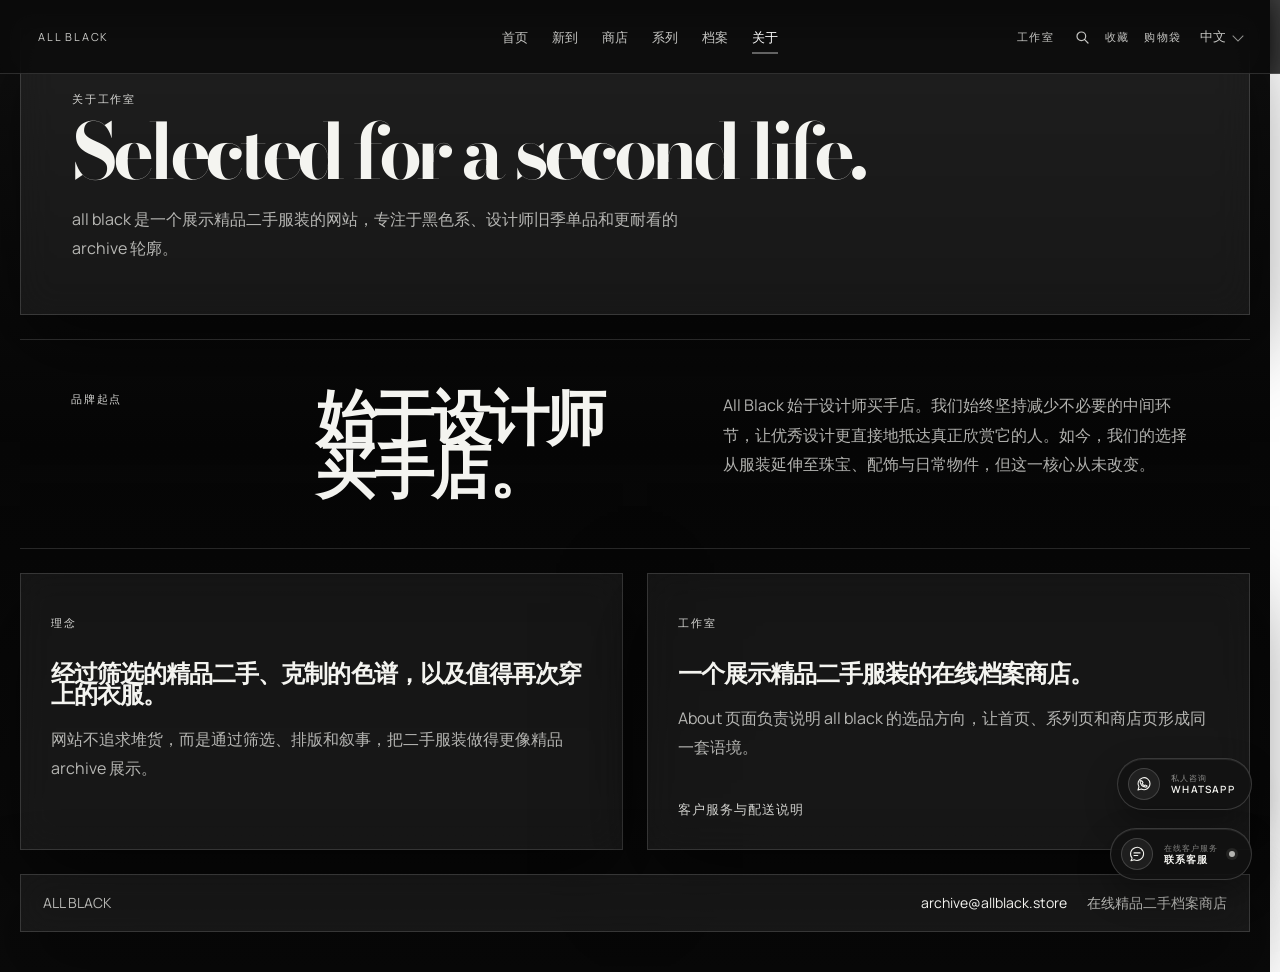
==== about.html @ 2b4e4ae4 "Add product arrivals carousel and customer support" ====
<!DOCTYPE html>
<html lang="zh-CN">
<head>
  <meta charset="UTF-8">
  <meta name="viewport" content="width=device-width, initial-scale=1.0">
  <title>all black - About</title>
  <link rel="preconnect" href="https://fonts.googleapis.com">
  <link rel="preconnect" href="https://fonts.gstatic.com" crossorigin>
  <link href="https://fonts.googleapis.com/css2?family=Bodoni+Moda:opsz,wght@6..96,500;6..96,700;6..96,800&family=Manrope:wght@300;400;500;600;700;800&display=swap" rel="stylesheet">
  <link rel="stylesheet" href="styles.css?v=20260904-arrivals-v23">
</head>
<body data-page="about">
  <div class="page-shell">
    <header class="subpage-topbar" data-mobile-header>
      <a class="brand-mark" href="index.html" aria-label="ALL BLACK home">ALL BLACK</a>
      <div class="mobile-header-actions">
        <button class="header-tool-button search-trigger mobile-search-trigger" type="button" data-search-trigger aria-label="Search">
          <svg viewBox="0 0 24 24" aria-hidden="true">
            <circle cx="11" cy="11" r="6.5"></circle>
            <path d="M16 16L21 21"></path>
          </svg>
        </button>
        <button class="mobile-menu-button" type="button" data-mobile-menu-button aria-expanded="false" aria-label="Open menu">
          <span></span>
          <span></span>
          <span></span>
        </button>
      </div>
      <div class="header-menu-shell" data-mobile-menu-panel>
      <nav class="nav" aria-label="Primary">
        <div class="nav-item">
          <a class="nav-link" href="index.html">Home</a>
        </div>
        <div class="nav-item">
          <a class="nav-link" href="shop.html#new-in">New In</a>
        </div>
        <div class="nav-item nav-dropdown">
          <a class="nav-link" href="shop.html">Shop</a>
          <div class="nav-menu" role="menu" aria-label="Shop categories">
            <a class="nav-link" href="shop.html?category=outerwear" role="menuitem">Outerwear</a>
            <a class="nav-link" href="shop.html?category=set" role="menuitem">Set</a>
            <a class="nav-link" href="shop.html?category=layering" role="menuitem">Layering</a>
            <a class="nav-link" href="shop.html?category=eyewear" role="menuitem">Eyewear</a>
            <a class="nav-link" href="shop.html?category=tshirt" role="menuitem">T-Shirt</a>
            <a class="nav-link" href="shop.html?category=shoes" role="menuitem">Shoes</a>
            <a class="nav-link" href="shop.html?category=jewelry" role="menuitem" data-category-nav="jewelry">Jewelry</a>
            <a class="nav-link" href="shop.html?delivery=ready" role="menuitem">Ready to ship</a>
          </div>
        </div>
        <div class="nav-item">
          <a class="nav-link" href="collection.html">Collection</a>
        </div>
        <div class="nav-item">
          <a class="nav-link" href="archive.html">Archive</a>
        </div>
        <div class="nav-item">
          <a class="nav-link is-active" href="about.html">About</a>
        </div>
      </nav>
      <div class="header-side-right">
        <div class="meta">Studio</div>
        <div class="header-tools" aria-label="Utility">
          <button class="header-tool-button search-trigger" type="button" data-search-trigger aria-label="Search">
            <svg viewBox="0 0 24 24" aria-hidden="true">
              <circle cx="11" cy="11" r="6.5"></circle>
              <path d="M16 16L21 21"></path>
            </svg>
          </button>
          <a href="shop.html#saved">Saved</a>
          <a href="shop.html#bag">Bag</a>
        </div>
        <div class="language-picker nav-dropdown" data-language-picker>
          <button class="nav-link language-trigger" type="button" aria-haspopup="true" aria-expanded="false" aria-label="Change language" data-language-trigger>
            <span data-language-current>中文</span>
          </button>
          <div class="nav-menu language-menu" role="menu" aria-label="Language selector">
            <button class="language-option" type="button" data-language-option data-lang="en" data-lang-tag="en" data-lang-label="English" role="menuitemradio" aria-checked="false">English</button>
            <button class="language-option" type="button" data-language-option data-lang="zh" data-lang-tag="zh-CN" data-lang-label="中文" role="menuitemradio" aria-checked="false">中文</button>
            <button class="language-option" type="button" data-language-option data-lang="de" data-lang-tag="de" data-lang-label="Deutsch" role="menuitemradio" aria-checked="false">Deutsch</button>
            <button class="language-option" type="button" data-language-option data-lang="it" data-lang-tag="it" data-lang-label="Italiano" role="menuitemradio" aria-checked="false">Italiano</button>
            <button class="language-option" type="button" data-language-option data-lang="fr" data-lang-tag="fr" data-lang-label="Français" role="menuitemradio" aria-checked="false">Français</button>
            <button class="language-option" type="button" data-language-option data-lang="ja" data-lang-tag="ja" data-lang-label="日本語" role="menuitemradio" aria-checked="false">日本語</button>
            <button class="language-option" type="button" data-language-option data-lang="es" data-lang-tag="es" data-lang-label="Español" role="menuitemradio" aria-checked="false">Español</button>
            <button class="language-option" type="button" data-language-option data-lang="ru" data-lang-tag="ru" data-lang-label="Русский" role="menuitemradio" aria-checked="false">Русский</button>
            <button class="language-option" type="button" data-language-option data-lang="ko" data-lang-tag="ko" data-lang-label="한국어" role="menuitemradio" aria-checked="false">한국어</button>
          </div>
        </div>
      </div>
      </div>
    </header>

    <main class="subpage-main">
      <section class="page-hero" data-reveal>
        <p class="section-kicker">About the studio</p>
        <h1 class="editorial-title">Selected for a second life.</h1>
        <p>
          all black 是一个展示精品二手服装的网站，专注于黑色系、设计师旧季单品和更耐看的 archive 轮廓。
          我们希望它既有精品策展网站的安静气质，也能自然承担浏览与购买入口。
        </p>
      </section>

      <section class="about-origin" data-reveal>
        <p class="section-kicker" data-about-origin-kicker>品牌起点</p>
        <h2 class="editorial-title" data-about-origin-title>始于设计师买手店。</h2>
        <p data-about-origin-copy>All Black 始于设计师买手店。我们始终坚持减少不必要的中间环节，让优秀设计更直接地抵达真正欣赏它的人。如今，我们的选择从服装延伸至珠宝、配饰与日常物件，但这一核心从未改变。</p>
      </section>

      <section class="info-grid" data-reveal>
        <article class="feature-card">
          <p class="section-kicker">Philosophy</p>
          <h2 class="editorial-title">Curated secondhand, reduced palette, and pieces worth wearing again.</h2>
          <p class="section-copy">网站不追求堆货，而是通过筛选、排版和叙事，把二手服装做得更像精品 archive 展示。</p>
        </article>
        <article class="feature-card">
          <p class="section-kicker">Studio</p>
          <h2 class="editorial-title">Online archive store for luxury secondhand clothing.</h2>
          <p class="section-copy">About 页面负责说明 all black 的选品方向，让首页、系列页和商店页形成同一套语境。</p>
          <a class="inline-link service-entry-link" href="service.html" data-about-service-link>客户服务与配送说明</a>
        </article>
      </section>
    </main>

    <footer class="footer" id="contact">
      <p>ALL BLACK</p>
      <div>
        <a href="mailto:archive@allblack.store">archive@allblack.store</a>
        <span>Online curated secondhand archive</span>
      </div>
    </footer>
    <div class="search-overlay" data-search-overlay hidden>
      <button class="search-overlay-backdrop" type="button" data-search-close aria-hidden="true" tabindex="-1"></button>
      <div class="search-panel" role="dialog" aria-modal="true" aria-labelledby="search-title">
        <div class="search-panel-head">
          <p class="section-kicker" id="search-title" data-search-title>Search archive</p>
          <button class="search-close" type="button" data-search-close aria-label="Close search">Close</button>
        </div>
        <label class="search-input-wrap">
          <svg viewBox="0 0 24 24" aria-hidden="true">
            <circle cx="11" cy="11" r="6.5"></circle>
            <path d="M16 16L21 21"></path>
          </svg>
          <input class="search-input" type="search" data-search-input autocomplete="off" placeholder="Search by item or category">
        </label>
        <div class="search-tags" data-search-shortcuts></div>
        <div class="search-results" data-search-results></div>
      </div>
    </div>
  </div>
  <script src="products.js?v=20260904-jewelry-v15"></script>
  <script src="translations.js?v=20260904-jewelry-v14"></script>
  <script src="main.js?v=20260904-arrivals-v23"></script>
  <script src="support-chat.js?v=20260904-support-v18"></script>
</body>
</html>
---- styles.css ----
:root {
  --bg: #080808;
  --panel: rgba(255, 255, 255, 0.06);
  --panel-strong: rgba(255, 255, 255, 0.12);
  --line: rgba(255, 255, 255, 0.14);
  --text: #f4f4f0;
  --muted: rgba(244, 244, 240, 0.72);
  --soft: rgba(244, 244, 240, 0.46);
  --accent: #f4f4f0;
  --accent-soft: rgba(255, 255, 255, 0.12);
  --shadow: 0 30px 80px rgba(0, 0, 0, 0.55);
  --header-height: 74px;
  --header-padding-x: clamp(22px, 3vw, 42px);
  --display-serif: "Bodoni Moda", "Bodoni MT", "Didot", serif;
  --editorial-display: "Bodoni Moda", "Bodoni MT", "Didot", serif;
}

* {
  box-sizing: border-box;
}

html {
  scroll-behavior: smooth;
  scrollbar-gutter: stable;
  scrollbar-width: thin;
  scrollbar-color: rgba(255, 255, 255, 0.28) rgba(255, 255, 255, 0.04);
}

body {
  margin: 0;
  min-height: 100vh;
  background:
    linear-gradient(180deg, #111 0%, #060606 46%, #0b0b0b 100%);
  color: var(--text);
  font-family: "Manrope", sans-serif;
  overflow-x: hidden;
}

html::-webkit-scrollbar {
  width: 8px;
}

html::-webkit-scrollbar-track {
  background: rgba(255, 255, 255, 0.04);
}

html::-webkit-scrollbar-thumb {
  background:
    linear-gradient(180deg, rgba(255, 255, 255, 0.22), rgba(255, 255, 255, 0.14));
  border: 1px solid rgba(255, 255, 255, 0.06);
  border-radius: 999px;
}

html::-webkit-scrollbar-thumb:hover {
  background:
    linear-gradient(180deg, rgba(255, 255, 255, 0.34), rgba(255, 255, 255, 0.2));
}

body::before {
  content: "";
  position: fixed;
  inset: 0;
  pointer-events: none;
  background-image:
    linear-gradient(rgba(255, 255, 255, 0.025) 1px, transparent 1px),
    linear-gradient(90deg, rgba(255, 255, 255, 0.02) 1px, transparent 1px);
  background-size: 100% 5px, 5px 100%;
  opacity: 0.18;
  mix-blend-mode: soft-light;
}

body::after {
  content: "";
  position: fixed;
  inset: 0;
  pointer-events: none;
  background: #050505;
  opacity: 0;
  transition: opacity 320ms ease;
  z-index: 120;
}

body.is-transitioning-home {
  overflow: hidden;
}

body.is-search-open {
  overflow: hidden;
}

body.is-mobile-menu-open {
  overflow: hidden;
}

body.is-quick-view-open {
  overflow: hidden;
}

body.is-gallery-zoom-open {
  overflow: hidden;
}

body.is-transitioning-home::after {
  opacity: 1;
}

body.is-mobile-menu-open::after {
  opacity: 0.58;
}

.page-shell {
  width: 100%;
  margin: 0 auto;
  padding: 0 0 40px;
}

.header-menu-shell {
  display: contents;
}

.mobile-header-actions {
  display: none;
}

.topbar,
.subpage-topbar,
.footer {
  display: flex;
  align-items: center;
  justify-content: space-between;
  gap: 24px;
}

.topbar,
.subpage-topbar {
  position: fixed;
  top: 0;
  left: 0;
  right: 0;
  min-height: var(--header-height);
  padding-left: var(--header-padding-x);
  padding-right: var(--header-padding-x);
  box-sizing: border-box;
  border-bottom: 1px solid transparent;
  z-index: 40;
  background: rgba(10, 10, 10, 0.78);
  backdrop-filter: blur(14px);
}

.brand-mark,
.meta,
.section-kicker,
.panel-index,
.ticker-track span {
  letter-spacing: 0.16em;
  text-transform: uppercase;
}

.brand-mark,
.meta {
  font-size: 11px;
  color: rgba(244, 244, 240, 0.82);
  width: 168px;
  flex: 0 0 168px;
}

a.brand-mark {
  text-decoration: none;
  transition: color 180ms ease;
}

a.brand-mark:hover {
  color: rgba(244, 244, 240, 1);
}

a.brand-mark:focus-visible {
  border-radius: 1px;
  outline: 1px solid rgba(244, 244, 240, 0.64);
  outline-offset: 6px;
}

.nav {
  display: flex;
  align-items: center;
  gap: 24px;
  position: absolute;
  top: 50%;
  left: 50%;
  transform: translate(-50%, -50%);
  white-space: nowrap;
}

.nav-item {
  position: relative;
  display: flex;
  align-items: center;
  height: 100%;
}

.nav-item > a {
  display: inline-flex;
  align-items: center;
  height: 100%;
}

.nav-link,
.footer a,
.header-tools a,
.header-tool-button {
  color: var(--text);
  text-decoration: none;
}

.nav-link,
.header-tools a,
.header-tool-button {
  position: relative;
  display: inline-flex;
  align-items: center;
  justify-content: center;
  font-size: 13px;
  color: rgba(244, 244, 240, 0.8);
  transition: color 180ms ease, opacity 180ms ease;
}

.nav-link::after,
.header-tools a::after,
.header-tool-button::after {
  content: "";
  position: absolute;
  left: 0;
  bottom: -7px;
  width: 100%;
  height: 1px;
  background: rgba(255, 255, 255, 0.7);
  transform: scaleX(0);
  transform-origin: center;
  transition: transform 180ms ease;
}

.nav-link:hover,
.footer a:hover,
.header-tools a:hover,
.header-tool-button:hover {
  color: #fff;
}

.nav-link:hover::after,
.nav-link.is-active::after,
.header-tools a:hover::after,
.header-tool-button:hover::after,
.header-tool-button.is-active::after {
  transform: scaleX(1);
}

.nav-link.is-active {
  color: #fff;
}

.meta {
  text-align: right;
}

.header-side-right {
  display: flex;
  align-items: center;
  justify-content: flex-end;
  gap: 18px;
  min-width: 420px;
  flex: 0 0 420px;
}

.header-tools {
  display: flex;
  align-items: center;
  gap: 14px;
}

.header-tools a {
  font-size: 11px;
  letter-spacing: 0.14em;
  text-transform: uppercase;
}

.header-tool-button {
  padding: 0;
  border: 0;
  background: transparent;
  cursor: pointer;
}

.search-trigger {
  width: 18px;
  height: 18px;
}

.mobile-menu-button {
  display: inline-flex;
  position: relative;
  align-items: center;
  justify-content: center;
  width: 28px;
  height: 28px;
  padding: 0;
  border: 0;
  background: transparent;
  color: rgba(244, 244, 240, 0.84);
  cursor: pointer;
}

.mobile-menu-button span {
  position: absolute;
  left: 3px;
  right: 3px;
  display: block;
  height: 1.5px;
  border-radius: 999px;
  background: currentColor;
  transition: transform 180ms ease, opacity 180ms ease;
}

.mobile-menu-button span:nth-child(1) {
  top: 8px;
}

.mobile-menu-button span:nth-child(2) {
  top: 13px;
}

.mobile-menu-button span:nth-child(3) {
  top: 18px;
}

.is-mobile-menu-open .mobile-menu-button span:nth-child(1) {
  transform: translateY(5px) rotate(45deg);
}

.is-mobile-menu-open .mobile-menu-button span:nth-child(2) {
  opacity: 0;
}

.is-mobile-menu-open .mobile-menu-button span:nth-child(3) {
  transform: translateY(-5px) rotate(-45deg);
}

.search-trigger::after {
  bottom: -9px;
}

.search-trigger svg {
  width: 16px;
  height: 16px;
  fill: none;
  stroke: currentColor;
  stroke-width: 1.8;
  stroke-linecap: round;
  stroke-linejoin: round;
}

.language-picker {
  position: relative;
  display: flex;
  align-items: center;
}

.language-trigger {
  border: 0;
  background: transparent;
  padding: 0;
  cursor: pointer;
  font: inherit;
  font-size: 13px;
  letter-spacing: normal;
  text-transform: none;
}

.language-trigger span {
  display: inline-flex;
  align-items: center;
  gap: 8px;
}

.language-trigger span::after {
  content: "";
  width: 7px;
  height: 7px;
  border-right: 1px solid currentColor;
  border-bottom: 1px solid currentColor;
  transform: translateY(-1px) rotate(45deg);
  opacity: 0.72;
  transition: transform 180ms ease, opacity 180ms ease;
}

.language-picker.is-open .language-trigger span::after,
.language-picker:hover .language-trigger span::after {
  transform: translateY(1px) rotate(225deg);
  opacity: 1;
}

.language-menu {
  left: auto;
  right: 0;
  min-width: 172px;
  transform: translate(0, 8px);
}

.language-picker:hover .language-menu,
.language-picker:focus-within .language-menu,
.language-picker.is-open .language-menu {
  opacity: 1;
  pointer-events: auto;
  transform: translate(0, 0);
}

.language-option {
  width: 100%;
  border: 0;
  background: transparent;
  padding: 0;
  color: rgba(244, 244, 240, 0.78);
  font: inherit;
  font-size: 12px;
  letter-spacing: 0.08em;
  line-height: 1.3;
  text-align: left;
  text-transform: uppercase;
  cursor: pointer;
  transition: color 180ms ease, opacity 180ms ease;
}

.language-option:hover,
.language-option:focus-visible,
.language-option.is-active {
  color: #fff;
  outline: none;
}

.search-overlay[hidden] {
  display: none;
}

.search-overlay {
  position: fixed;
  inset: 0;
  z-index: 150;
}

.search-overlay-backdrop {
  position: absolute;
  inset: 0;
  border: 0;
  background: rgba(4, 4, 4, 0.82);
  backdrop-filter: blur(10px);
  cursor: pointer;
}

.search-panel {
  position: relative;
  width: min(760px, calc(100% - 32px));
  margin: max(88px, 12vh) auto 0;
  padding: 26px;
  border: 1px solid rgba(255, 255, 255, 0.1);
  background: rgba(14, 14, 14, 0.96);
  box-shadow: 0 28px 80px rgba(0, 0, 0, 0.45);
}

.search-panel-head {
  display: flex;
  align-items: center;
  justify-content: space-between;
  gap: 20px;
}

.search-panel-head .section-kicker {
  margin: 0;
}

.search-close {
  border: 0;
  background: transparent;
  color: rgba(244, 244, 240, 0.72);
  font-size: 11px;
  letter-spacing: 0.16em;
  text-transform: uppercase;
  cursor: pointer;
  transition: color 180ms ease;
}

.search-close:hover {
  color: #fff;
}

.search-input-wrap {
  display: grid;
  grid-template-columns: 20px 1fr;
  align-items: center;
  gap: 14px;
  margin-top: 18px;
  padding: 16px 18px;
  border: 1px solid rgba(255, 255, 255, 0.12);
  background: rgba(255, 255, 255, 0.03);
}

.search-input-wrap svg {
  width: 18px;
  height: 18px;
  fill: none;
  stroke: rgba(244, 244, 240, 0.72);
  stroke-width: 1.8;
  stroke-linecap: round;
  stroke-linejoin: round;
}

.search-input {
  width: 100%;
  border: 0;
  outline: 0;
  background: transparent;
  color: #f4f4f0;
  font: inherit;
  font-size: 18px;
}

.search-input::placeholder {
  color: rgba(244, 244, 240, 0.42);
}

.search-tags {
  display: flex;
  flex-wrap: wrap;
  gap: 10px;
  margin-top: 18px;
}

.search-tag {
  padding: 8px 12px;
  border: 1px solid rgba(255, 255, 255, 0.1);
  background: rgba(255, 255, 255, 0.03);
  color: rgba(244, 244, 240, 0.78);
  font: inherit;
  font-size: 11px;
  letter-spacing: 0.12em;
  text-transform: uppercase;
  cursor: pointer;
  transition: border-color 180ms ease, color 180ms ease, background 180ms ease;
}

.search-tag:hover {
  color: #fff;
  border-color: rgba(255, 255, 255, 0.22);
  background: rgba(255, 255, 255, 0.07);
}

.search-results {
  display: grid;
  gap: 12px;
  margin-top: 20px;
}

.search-result {
  display: grid;
  gap: 6px;
  padding: 16px 18px;
  border: 1px solid rgba(255, 255, 255, 0.08);
  background: rgba(255, 255, 255, 0.02);
  color: inherit;
  text-decoration: none;
  transition: border-color 180ms ease, background 180ms ease, transform 180ms ease;
}

.search-result:hover {
  border-color: rgba(255, 255, 255, 0.18);
  background: rgba(255, 255, 255, 0.05);
  transform: translateY(-1px);
}

.search-result-type,
.search-empty {
  font-size: 11px;
  letter-spacing: 0.14em;
  text-transform: uppercase;
  color: rgba(244, 244, 240, 0.55);
}

.search-result-title {
  font-size: 22px;
  line-height: 0.95;
}

.search-result-meta {
  color: rgba(244, 244, 240, 0.7);
  font-size: 14px;
  line-height: 1.6;
}

.nav-menu {
  position: absolute;
  top: calc(100% + 6px);
  left: 50%;
  display: grid;
  gap: 10px;
  min-width: 190px;
  padding: 14px 16px;
  border: 1px solid rgba(255, 255, 255, 0.1);
  background: rgba(12, 12, 12, 0.94);
  backdrop-filter: blur(18px);
  box-shadow: 0 24px 48px rgba(0, 0, 0, 0.35);
  opacity: 0;
  pointer-events: none;
  transform: translate(-50%, 8px);
  transition: opacity 180ms ease, transform 180ms ease;
}

.nav-dropdown::after {
  content: "";
  position: absolute;
  top: 100%;
  left: -10px;
  right: -10px;
  height: 16px;
}

.nav-menu a {
  font-size: 12px;
  letter-spacing: 0.08em;
  text-transform: uppercase;
}

.nav-menu a::after {
  bottom: -3px;
}

.nav-dropdown:hover .nav-menu,
.nav-dropdown:focus-within .nav-menu {
  opacity: 1;
  pointer-events: auto;
  transform: translate(-50%, 0);
}

.hero {
  position: relative;
  width: 100%;
  min-height: 100svh;
  margin-left: 0;
  margin-bottom: 18px;
  overflow: hidden;
  background: #0a0a0a;
  --hero-progress: 0;
  --hero-shift: 0px;
}

.hero-grid {
  position: relative;
  z-index: 2;
  display: grid;
  grid-template-columns: minmax(320px, 0.78fr) minmax(380px, 1.22fr);
  align-items: center;
  gap: clamp(32px, 5vw, 84px);
  min-height: 100svh;
  padding: calc(var(--header-height) + 34px) clamp(22px, 4vw, 48px) 42px;
}

.hero-copy {
  position: relative;
  z-index: 4;
  max-width: 460px;
  padding-left: clamp(10px, 2vw, 26px);
  transform: translateY(calc(var(--hero-shift) * -0.22));
}

.eyebrow {
  margin: 0 0 16px;
  color: rgba(244, 244, 240, 0.9);
  font-size: 12px;
  font-weight: 700;
  letter-spacing: 0.18em;
  text-transform: uppercase;
}

.hero h1,
.section-heading h2,
.lookbook-copy h2,
.story-copy h2,
.image-card-copy h3 {
  margin: 0;
  font-family: var(--display-serif);
  font-weight: 400;
  line-height: 0.92;
  letter-spacing: -0.035em;
  text-rendering: optimizeLegibility;
  -webkit-font-smoothing: antialiased;
}

.editorial-title {
  font-family: var(--editorial-display) !important;
  font-weight: 700 !important;
  font-optical-sizing: auto;
  line-height: 0.88;
  letter-spacing: -0.04em;
  text-rendering: optimizeLegibility;
  -webkit-font-smoothing: antialiased;
}

.hero h1 {
  font-size: clamp(4rem, 8.8vw, 8rem);
  letter-spacing: -0.075em;
  text-transform: uppercase;
  text-wrap: balance;
}

.hero h2 {
  margin: 22px 0 0;
  max-width: 280px;
  font-size: 17px;
  font-weight: 500;
  line-height: 1.35;
  color: var(--muted);
}

.intro {
  max-width: 360px;
  margin: 26px 0 0;
  color: var(--muted);
  font-size: 15px;
  line-height: 1.85;
}

.hero-actions {
  display: flex;
  flex-wrap: wrap;
  gap: 14px;
  margin-top: 34px;
}

.hero-notes {
  display: grid;
  gap: 10px;
  margin-top: 34px;
}

.hero-notes span {
  color: var(--soft);
  font-size: 12px;
  letter-spacing: 0.08em;
  text-transform: uppercase;
}

.button {
  display: inline-flex;
  align-items: center;
  justify-content: center;
  padding: 13px 22px;
  border: 1px solid rgba(255, 255, 255, 0.2);
  border-radius: 999px;
  text-decoration: none;
  color: var(--text);
  font-size: 13px;
  font-weight: 600;
  transition: transform 180ms ease, background 180ms ease, border-color 180ms ease, color 180ms ease;
}

.button:hover {
  transform: translateY(-2px);
  border-color: rgba(255, 255, 255, 0.34);
  color: #fff;
}

.button-primary {
  background: rgba(255, 255, 255, 0.14);
  border-color: rgba(255, 255, 255, 0.24);
  color: #fff;
}

.button-primary:hover {
  background: rgba(255, 255, 255, 0.24);
  color: #fff;
}

.button-secondary {
  background: rgba(255, 255, 255, 0.04);
  backdrop-filter: blur(12px);
}

.hero-stage {
  position: relative;
  min-height: min(82vh, 920px);
  display: flex;
  align-items: center;
  justify-content: center;
  transform: translateY(calc(var(--hero-shift) * 0.08));
}

.hero-grid-lines,
.hero-footer {
  position: absolute;
}

.hero-grid-lines {
  inset: 8% 0 10% 18%;
  pointer-events: none;
  border: 1px solid rgba(255, 255, 255, 0.1);
  background:
    linear-gradient(rgba(255, 255, 255, 0.075) 1px, transparent 1px),
    linear-gradient(90deg, rgba(255, 255, 255, 0.075) 1px, transparent 1px);
  background-size: 100% 44px, 44px 100%;
  opacity: 0.5;
  mask-image: linear-gradient(90deg, transparent 0%, black 18%, black 86%, transparent 100%);
}

.hero-stage-copy {
  position: absolute;
  right: clamp(48px, 8vw, 108px);
  top: 50%;
  z-index: 3;
  display: grid;
  gap: 10px;
  max-width: 320px;
  transform: translateY(-50%);
  text-align: left;
}

.hero-stage-copy p,
.hero-stage-copy span {
  margin: 0;
  color: var(--soft);
  font-size: 12px;
  letter-spacing: 0.14em;
  text-transform: uppercase;
}

.hero-stage-copy h2 {
  margin: 0;
  max-width: 320px;
  font-family: var(--display-serif);
  font-size: clamp(1.9rem, 3vw, 3.2rem);
  font-weight: 400;
  line-height: 0.98;
  color: rgba(244, 244, 240, 0.92);
  letter-spacing: -0.03em;
  text-rendering: optimizeLegibility;
  -webkit-font-smoothing: antialiased;
}

.hero-stage-copy .editorial-title {
  line-height: 0.9;
  letter-spacing: -0.055em;
}

.hero-stamp {
  position: absolute;
  left: auto;
  right: clamp(72px, 7vw, 110px);
  bottom: clamp(164px, 21vh, 220px);
  z-index: 6;
  display: grid;
  gap: 8px;
  min-width: 228px;
  padding: 16px 18px;
  border: 1px solid rgba(255, 255, 255, 0.14);
  background: rgba(28, 28, 28, 0.88);
  box-shadow: inset 0 0 0 1px rgba(255, 255, 255, 0.02);
  transform: translateY(calc(var(--hero-shift) * -0.08));
}

.hero-stamp span {
  color: var(--soft);
  font-size: 12px;
  letter-spacing: 0.14em;
  text-transform: uppercase;
}

.hero-stamp strong {
  font-size: 15px;
  font-weight: 700;
  line-height: 1.25;
}

.hero-footer {
  right: clamp(22px, 4vw, 44px);
  bottom: 22px;
  left: clamp(22px, 4vw, 44px);
  z-index: 4;
  display: flex;
  justify-content: space-between;
  gap: 20px;
  padding-top: 16px;
  border-top: 1px solid rgba(255, 255, 255, 0.08);
  transform: translateY(calc(var(--hero-shift) * -0.1));
}

.hero-footer span {
  color: var(--soft);
  font-size: 11px;
  letter-spacing: 0.14em;
  text-transform: uppercase;
}

html.home-transition-armed body[data-page="home"] .hero-copy,
html.home-transition-armed body[data-page="home"] .hero-stage,
html.home-transition-armed body[data-page="home"] .hero-stamp,
html.home-transition-armed body[data-page="home"] .hero-footer {
  opacity: 0;
  will-change: opacity, transform;
  transition:
    opacity 820ms cubic-bezier(0.2, 0.7, 0.16, 1),
    transform 820ms cubic-bezier(0.2, 0.7, 0.16, 1);
}

html.home-transition-armed body[data-page="home"] .hero-copy {
  transform: translateY(12px);
  transition-delay: 30ms;
}

html.home-transition-armed body[data-page="home"] .hero-stage {
  transform: translateY(20px);
  transition-delay: 220ms;
}

html.home-transition-armed body[data-page="home"] .hero-stamp {
  transform: translateY(18px);
  transition-delay: 320ms;
}

html.home-transition-armed body[data-page="home"] .hero-footer {
  transform: translateY(18px);
  transition-delay: 390ms;
}

html.home-transition-armed body[data-page="home"].is-home-entered .hero-copy,
html.home-transition-armed body[data-page="home"].is-home-entered .hero-stage,
html.home-transition-armed body[data-page="home"].is-home-entered .hero-stamp,
html.home-transition-armed body[data-page="home"].is-home-entered .hero-footer {
  opacity: 1;
  transform: translateY(0);
}

html.home-transition-armed body[data-page="home"] .hero-copy > .eyebrow,
html.home-transition-armed body[data-page="home"] .hero-copy > .intro,
html.home-transition-armed body[data-page="home"] .hero-copy > .hero-actions,
html.home-transition-armed body[data-page="home"] .hero-copy > .hero-notes {
  opacity: 0;
  transform: translateY(16px);
  will-change: opacity, transform;
  transition:
    opacity 700ms cubic-bezier(0.2, 0.7, 0.16, 1),
    transform 700ms cubic-bezier(0.2, 0.7, 0.16, 1);
}

html.home-transition-armed body[data-page="home"] .hero-copy > h1 {
  opacity: 0;
  transform: translateY(30px);
  filter: blur(10px);
  will-change: opacity, transform, filter;
  transition:
    opacity 980ms cubic-bezier(0.16, 0.84, 0.2, 1),
    transform 980ms cubic-bezier(0.16, 0.84, 0.2, 1),
    filter 980ms cubic-bezier(0.16, 0.84, 0.2, 1);
  transition-delay: 340ms;
}

html.home-transition-armed body[data-page="home"] .hero-copy > .eyebrow {
  transition-delay: 80ms;
}

html.home-transition-armed body[data-page="home"] .hero-copy > .intro {
  transition-delay: 150ms;
}

html.home-transition-armed body[data-page="home"] .hero-copy > .hero-actions {
  transition-delay: 220ms;
}

html.home-transition-armed body[data-page="home"] .hero-copy > .hero-notes {
  transition-delay: 280ms;
}

html.home-transition-armed body[data-page="home"].is-home-entered .hero-copy > .eyebrow,
html.home-transition-armed body[data-page="home"].is-home-entered .hero-copy > .intro,
html.home-transition-armed body[data-page="home"].is-home-entered .hero-copy > .hero-actions,
html.home-transition-armed body[data-page="home"].is-home-entered .hero-copy > .hero-notes,
html.home-transition-armed body[data-page="home"].is-home-entered .hero-copy > h1 {
  opacity: 1;
  transform: translateY(0);
  filter: blur(0);
}

.ticker {
  overflow: hidden;
  width: min(1440px, calc(100% - 40px));
  margin: 18px auto 0;
  border-top: 1px solid var(--line);
  border-bottom: 1px solid var(--line);
}

.ticker-track {
  display: flex;
  gap: 46px;
  width: max-content;
  padding: 16px 0;
  animation: ticker 24s linear infinite;
}

.ticker-track span {
  font-size: 12px;
  color: var(--muted);
}

.feature-card,
.lookbook,
.story-band,
.footer {
  border: 1px solid var(--line);
  background: var(--panel);
  backdrop-filter: blur(18px);
  box-shadow: var(--shadow);
}

[data-reveal] {
  opacity: 0;
  transform: translateY(28px);
  transition: opacity 520ms ease, transform 520ms ease;
}

[data-reveal].is-visible {
  opacity: 1;
  transform: translateY(0);
}

.section-grid {
  display: grid;
  grid-template-columns: 1.15fr 0.85fr;
  gap: 24px;
  width: min(1440px, calc(100% - 40px));
  margin: 28px auto 0;
}

.arrivals-showcase {
  position: relative;
  isolation: isolate;
  overflow: hidden;
  width: min(1440px, calc(100% - 40px));
  margin: 28px auto 0;
  border: 1px solid var(--line);
  background:
    linear-gradient(118deg, rgba(255, 255, 255, 0.035), transparent 35%),
    var(--panel);
  box-shadow: var(--shadow);
}

.arrivals-showcase::before {
  content: "";
  position: absolute;
  z-index: -1;
  top: 0;
  right: 18%;
  width: 24%;
  height: 1px;
  background: rgba(244, 244, 240, 0.52);
}

.arrivals-head {
  display: grid;
  grid-template-columns: minmax(0, 1.35fr) minmax(300px, 0.65fr);
  gap: clamp(38px, 7vw, 110px);
  align-items: end;
  padding: clamp(28px, 4vw, 54px) clamp(22px, 3.4vw, 48px) 34px;
  border-bottom: 1px solid var(--line);
}

.arrivals-heading .section-kicker {
  margin-bottom: 18px;
}

.arrivals-heading h2 {
  max-width: 820px;
  font-size: clamp(3.5rem, 7.2vw, 7.7rem);
  line-height: 0.86;
  letter-spacing: -0.065em;
  text-wrap: balance;
}

.arrivals-intro {
  display: grid;
  gap: 26px;
  padding-bottom: 5px;
}

.arrivals-intro > p {
  max-width: 430px;
  color: var(--muted);
  font-size: 14px;
  line-height: 1.75;
}

.arrivals-controls {
  display: flex;
  flex-wrap: wrap;
  gap: 10px;
}

.arrivals-controls button,
.arrivals-controls a {
  display: inline-flex;
  align-items: center;
  justify-content: center;
  min-height: 38px;
  padding: 9px 15px;
  border: 1px solid rgba(255, 255, 255, 0.16);
  border-radius: 999px;
  background: rgba(255, 255, 255, 0.025);
  color: var(--text);
  font: inherit;
  font-size: 10px;
  letter-spacing: 0.12em;
  text-decoration: none;
  text-transform: uppercase;
  cursor: pointer;
  transition: border-color 180ms ease, background-color 180ms ease;
}

.arrivals-controls button::before {
  content: "";
  width: 5px;
  height: 5px;
  margin-right: 8px;
  border-radius: 50%;
  background: var(--text);
  box-shadow: 0 0 0 3px rgba(255, 255, 255, 0.08);
  animation: arrivals-pulse 1.8s ease-in-out infinite;
}

.arrivals-showcase.is-paused .arrivals-controls button::before {
  opacity: 0.42;
  animation: none;
}

.arrivals-controls button:hover,
.arrivals-controls a:hover,
.arrivals-controls button:focus-visible,
.arrivals-controls a:focus-visible {
  border-color: rgba(255, 255, 255, 0.42);
  background: rgba(255, 255, 255, 0.07);
}

.arrivals-viewport {
  overflow-x: auto;
  overflow-y: hidden;
  width: 100%;
  cursor: grab;
  scrollbar-width: none;
  overscroll-behavior-inline: contain;
  touch-action: pan-y;
  -webkit-mask-image: linear-gradient(90deg, transparent, #000 14px, #000 calc(100% - 14px), transparent);
  mask-image: linear-gradient(90deg, transparent, #000 14px, #000 calc(100% - 14px), transparent);
}

.arrivals-viewport::-webkit-scrollbar {
  display: none;
}

.arrivals-viewport.is-dragging {
  cursor: grabbing;
}

.arrivals-track {
  display: flex;
  width: max-content;
  padding: 26px 0 30px;
}

.arrivals-sequence {
  display: flex;
  flex: none;
  gap: 14px;
  align-items: flex-start;
  padding-left: 14px;
}

.arrival-card {
  display: block;
  flex: none;
  width: clamp(300px, 24vw, 370px);
  color: var(--text);
  text-decoration: none;
  -webkit-user-drag: none;
}

.arrival-card-media {
  position: relative;
  overflow: hidden;
  margin: 0;
  aspect-ratio: 4 / 5;
  border: 1px solid rgba(255, 255, 255, 0.11);
  background: #d8d8d5;
}

.arrival-card-media::after {
  content: "";
  position: absolute;
  inset: 0;
  border: 1px solid transparent;
  box-shadow: inset 0 0 0 1px rgba(0, 0, 0, 0.14);
  pointer-events: none;
  transition: border-color 220ms ease;
}

.arrival-card img {
  display: block;
  width: 100%;
  height: 100%;
  object-fit: cover;
  filter: grayscale(1) contrast(1.04) brightness(0.9);
  transform: scale(1.002);
  transition: filter 520ms ease, transform 720ms cubic-bezier(0.2, 0.7, 0.2, 1);
  user-select: none;
}

.arrival-card-index {
  position: absolute;
  top: 13px;
  left: 13px;
  padding: 6px 8px;
  border: 1px solid rgba(255, 255, 255, 0.22);
  background: rgba(7, 7, 7, 0.7);
  color: rgba(255, 255, 255, 0.86);
  font-size: 9px;
  letter-spacing: 0.16em;
  backdrop-filter: blur(10px);
}

.arrival-card-copy {
  display: grid;
  grid-template-columns: minmax(0, 1fr) auto;
  gap: 8px 18px;
  align-items: end;
  padding: 16px 2px 0;
}

.arrival-card-copy p {
  grid-column: 1 / -1;
  color: var(--soft);
  font-size: 9px;
  letter-spacing: 0.14em;
  text-transform: uppercase;
}

.arrival-card-copy h3 {
  display: -webkit-box;
  overflow: hidden;
  min-height: 1.96em;
  font-size: clamp(1.45rem, 2.15vw, 2.15rem);
  line-height: 0.98;
  -webkit-box-orient: vertical;
  -webkit-line-clamp: 2;
}

.arrival-card-copy > span {
  color: rgba(244, 244, 240, 0.66);
  font-size: 10px;
  letter-spacing: 0.08em;
  white-space: nowrap;
}

.arrival-card:hover img,
.arrival-card:focus-visible img {
  filter: grayscale(0.35) contrast(1.02) brightness(0.98);
  transform: scale(1.035);
}

.arrival-card:hover .arrival-card-media::after,
.arrival-card:focus-visible .arrival-card-media::after {
  border-color: rgba(255, 255, 255, 0.34);
}

.arrival-card:focus-visible {
  outline: 1px solid rgba(255, 255, 255, 0.5);
  outline-offset: 5px;
}

.arrivals-foot {
  display: flex;
  justify-content: space-between;
  gap: 24px;
  padding: 17px clamp(22px, 3.4vw, 48px) 19px;
  border-top: 1px solid var(--line);
  color: var(--soft);
  font-size: 9px;
  letter-spacing: 0.14em;
  text-transform: uppercase;
}

@keyframes arrivals-pulse {
  0%,
  100% {
    opacity: 0.42;
  }
  50% {
    opacity: 1;
  }
}

.section-actions {
  display: flex;
  flex-wrap: wrap;
  gap: 14px;
  margin-top: 30px;
}

.feature-card {
  padding: 30px;
}

.large-card {
  display: flex;
  flex-direction: column;
  justify-content: space-between;
  min-height: 420px;
}

.section-kicker {
  display: inline-block;
  margin-bottom: 12px;
  color: rgba(244, 244, 240, 0.88);
  font-size: 11px;
}

.section-heading h2,
.lookbook-copy h2,
.story-copy h2 {
  max-width: 700px;
  font-size: clamp(2rem, 4vw, 4rem);
}

.section-copy,
.lookbook-copy p,
.story-copy p,
.feature-list li,
.mini-panel p {
  color: var(--muted);
  font-size: 16px;
  line-height: 1.8;
}

.feature-list {
  display: grid;
  gap: 12px;
  margin: 26px 0 0;
  padding-left: 20px;
}

.image-card {
  display: grid;
  grid-template-rows: minmax(280px, 1fr) auto;
  padding: 0;
}

.image-card img {
  display: block;
  width: 100%;
  min-height: 100%;
  object-fit: cover;
  filter: grayscale(1) contrast(1.05) brightness(0.93);
}

.image-card-copy {
  padding: 24px 26px 28px;
  border-top: 1px solid var(--line);
}

.image-card-copy p {
  margin: 0 0 12px;
  color: var(--soft);
  font-size: 12px;
  letter-spacing: 0.14em;
  text-transform: uppercase;
}

.image-card-copy h3 {
  font-size: clamp(1.4rem, 2.4vw, 2.4rem);
}

.inline-link {
  display: inline-flex;
  align-items: center;
  gap: 8px;
  margin-top: 18px;
  color: var(--text);
  text-decoration: none;
  font-size: 13px;
  letter-spacing: 0.08em;
  text-transform: uppercase;
  opacity: 0.85;
  transition: opacity 180ms ease, transform 180ms ease;
}

.inline-link:hover {
  opacity: 1;
  transform: translateX(3px);
}

.lookbook,
.story-band {
  display: grid;
  gap: 24px;
  width: min(1440px, calc(100% - 40px));
  margin: 24px auto 0;
  padding: 30px;
}

.lookbook {
  grid-template-columns: 1fr 1.2fr;
}

.lookbook-layout {
  display: grid;
  grid-template-columns: repeat(3, 1fr);
  gap: 18px;
}

.product-grid,
.shop-grid {
  display: grid;
  gap: 20px;
}

.product-grid {
  grid-template-columns: repeat(3, 1fr);
}

.shop-grid {
  grid-template-columns: repeat(4, 1fr);
}

.product-card {
  overflow: hidden;
  border: 1px solid var(--line);
  background: var(--panel);
  backdrop-filter: blur(18px);
  box-shadow: var(--shadow);
  transition: transform 180ms ease, border-color 180ms ease;
}

.product-card.is-clickable {
  cursor: pointer;
}

.product-card[hidden] {
  display: none;
}

.product-card:hover {
  transform: translateY(-4px);
  border-color: rgba(255, 255, 255, 0.22);
}

.product-card:focus-visible {
  outline: 1px solid rgba(255, 255, 255, 0.36);
  outline-offset: 2px;
  transform: translateY(-4px);
  border-color: rgba(255, 255, 255, 0.22);
}

.product-card img {
  display: block;
  width: 100%;
  height: 420px;
  object-fit: cover;
  filter: grayscale(1) contrast(1.04) brightness(0.94);
}

.product-card-copy {
  display: grid;
  gap: 10px;
  padding: 20px 22px 24px;
  border-top: 1px solid var(--line);
}

.product-card-actions {
  display: flex;
  flex-wrap: wrap;
  gap: 18px;
  align-items: center;
}

.inline-link-button {
  padding: 0;
  border: 0;
  background: transparent;
  font: inherit;
  cursor: pointer;
}

.product-card-copy p,
.product-card-copy .product-price {
  margin: 0;
  color: var(--soft);
  font-size: 12px;
  letter-spacing: 0.14em;
  text-transform: uppercase;
}

.product-card-copy h3 {
  margin: 0;
  font-family: var(--display-serif);
  font-size: clamp(1.5rem, 2vw, 2rem);
  line-height: 0.98;
  font-weight: 400;
  letter-spacing: -0.028em;
  text-rendering: optimizeLegibility;
  -webkit-font-smoothing: antialiased;
}

.product-card-copy .editorial-title {
  line-height: 0.92;
  letter-spacing: -0.05em;
}

.product-caption {
  color: var(--muted);
  font-size: 14px;
  line-height: 1.6;
}

.mini-panel {
  min-height: 240px;
  padding: 22px;
  border: 1px solid rgba(255, 255, 255, 0.1);
  background:
    linear-gradient(180deg, rgba(255, 255, 255, 0.08), transparent),
    rgba(255, 255, 255, 0.04);
}

.mini-panel.bright {
  background:
    radial-gradient(circle at top, rgba(255, 255, 255, 0.18), transparent 38%),
    rgba(255, 255, 255, 0.08);
}

.panel-index {
  display: inline-block;
  margin-bottom: 56px;
  color: var(--soft);
  font-size: 11px;
}

.mini-panel h3 {
  margin: 0 0 10px;
  font-family: var(--display-serif);
  font-size: 22px;
  font-weight: 400;
  letter-spacing: -0.024em;
  text-transform: uppercase;
}

.story-band {
  grid-template-columns: 1.1fr 0.9fr;
  align-items: start;
}

.story-stats {
  display: grid;
  gap: 14px;
}

.story-stats div {
  display: grid;
  gap: 8px;
  padding: 20px;
  border: 1px solid rgba(255, 255, 255, 0.08);
  background: rgba(255, 255, 255, 0.04);
}

.story-stats strong {
  font-family: var(--display-serif);
  font-size: 24px;
  font-weight: 400;
  color: #fff;
  letter-spacing: -0.025em;
}

.footer {
  width: min(1440px, calc(100% - 40px));
  margin: 24px auto 0;
  padding: 18px 22px;
  font-size: 14px;
}

.footer p,
.footer span {
  margin: 0;
  color: var(--muted);
}

.footer div {
  display: flex;
  align-items: center;
  gap: 20px;
  flex-wrap: wrap;
}

.subpage-main {
  width: min(1440px, calc(100% - 40px));
  margin-left: auto;
  margin-right: auto;
}

.subpage-topbar {
  width: 100%;
  margin-left: 0;
  border-bottom-color: var(--line);
}

.subpage-main {
  display: grid;
  gap: 24px;
  padding-top: 28px;
}

.page-hero,
.collection-card,
.product-layout,
.info-grid > .feature-card {
  border: 1px solid var(--line);
  background: var(--panel);
  backdrop-filter: blur(18px);
  box-shadow: var(--shadow);
}

.page-hero {
  padding: clamp(28px, 4vw, 52px);
}

.page-hero h1 {
  margin: 0;
  font-family: var(--display-serif);
  font-size: clamp(3rem, 6vw, 5.6rem);
  line-height: 0.92;
  font-weight: 400;
  letter-spacing: -0.04em;
  text-rendering: optimizeLegibility;
  -webkit-font-smoothing: antialiased;
}

.page-hero .editorial-title,
.product-copy .editorial-title {
  line-height: 0.86;
  letter-spacing: -0.072em;
}

.page-hero p:last-child {
  max-width: 660px;
  margin: 20px 0 0;
  color: var(--muted);
  font-size: 16px;
  line-height: 1.8;
}

.collection-grid-page {
  display: grid;
  grid-template-columns: 1.1fr 0.9fr 0.9fr;
  gap: 24px;
}

.collection-card {
  overflow: hidden;
}

.collection-card img {
  display: block;
  width: 100%;
  height: 100%;
  min-height: 420px;
  object-fit: cover;
}

.collection-card-large img {
  min-height: 620px;
  object-fit: contain;
  background: linear-gradient(180deg, #141414, #080808);
}

.collection-card-copy {
  padding: 22px;
}

.collection-card-copy p,
.product-price {
  margin: 0 0 10px;
  color: var(--soft);
  font-size: 12px;
  letter-spacing: 0.14em;
  text-transform: uppercase;
}

.collection-card-copy h2 {
  margin: 0;
  font-family: var(--display-serif);
  font-size: clamp(1.6rem, 2.6vw, 2.4rem);
  line-height: 0.98;
  font-weight: 400;
  letter-spacing: -0.03em;
  text-rendering: optimizeLegibility;
  -webkit-font-smoothing: antialiased;
}

.collection-card-copy .editorial-title {
  line-height: 0.9;
  letter-spacing: -0.055em;
}

.info-grid {
  display: grid;
  grid-template-columns: repeat(2, 1fr);
  gap: 24px;
}

.shop-controls {
  display: flex;
  align-items: flex-start;
  justify-content: space-between;
  gap: 20px;
  width: min(1440px, calc(100% - 40px));
  margin: 0 auto;
  padding: 4px 0 2px;
}

.filter-group {
  display: flex;
  align-items: center;
  flex-wrap: wrap;
  gap: 10px;
}

.filter-group-right {
  justify-content: flex-end;
}

.filter-label,
.meta-label {
  color: var(--soft);
  font-size: 11px;
  letter-spacing: 0.16em;
  text-transform: uppercase;
}

.filter-chip {
  display: inline-flex;
  align-items: center;
  justify-content: center;
  padding: 10px 14px;
  border: 1px solid rgba(255, 255, 255, 0.12);
  background: rgba(255, 255, 255, 0.03);
  color: var(--text);
  font: inherit;
  font-size: 12px;
  letter-spacing: 0.06em;
  text-transform: uppercase;
  cursor: pointer;
  transition: background 180ms ease, border-color 180ms ease, color 180ms ease;
}

.filter-chip.active,
.filter-chip:hover {
  background: rgba(255, 255, 255, 0.12);
  border-color: rgba(255, 255, 255, 0.24);
}

.button.active,
.filter-chip.active {
  color: #fff;
}

.product-layout {
  display: grid;
  grid-template-columns: minmax(360px, 0.9fr) minmax(320px, 0.7fr);
  gap: 24px;
  padding: 24px;
}

.product-gallery {
  border: 1px solid rgba(255, 255, 255, 0.08);
  background:
    radial-gradient(circle at top, rgba(255, 255, 255, 0.05), transparent 32%),
    linear-gradient(180deg, #141414, #080808);
  display: grid;
  gap: 16px;
  min-height: 720px;
  padding: 18px;
  box-shadow:
    inset 0 1px 0 rgba(255, 255, 255, 0.03),
    0 24px 54px rgba(0, 0, 0, 0.28);
}

.product-gallery-stage {
  position: relative;
  display: grid;
  place-items: center;
  height: clamp(460px, 58vw, 680px);
  border: 1px solid rgba(255, 255, 255, 0.06);
  background:
    radial-gradient(circle at 50% 12%, rgba(255, 255, 255, 0.06), transparent 34%),
    linear-gradient(180deg, rgba(255, 255, 255, 0.025), rgba(255, 255, 255, 0.01));
  overflow: hidden;
}

.gallery-stage-meta {
  position: absolute;
  top: 18px;
  left: 18px;
  right: 18px;
  display: flex;
  align-items: center;
  justify-content: space-between;
  gap: 16px;
  z-index: 2;
  pointer-events: none;
}

.gallery-stage-kicker,
.gallery-stage-counter {
  color: rgba(255, 255, 255, 0.58);
  font-size: 11px;
  letter-spacing: 0.16em;
  text-transform: uppercase;
}

.gallery-image-shell {
  position: relative;
  width: min(100%, 680px);
  height: calc(100% - 120px);
  min-height: 0;
  overflow: hidden;
  cursor: zoom-in;
}

.gallery-image {
  position: absolute;
  inset: 0;
  width: 100%;
  height: 100%;
  object-fit: contain;
  transition:
    opacity 360ms ease,
    transform 520ms cubic-bezier(0.22, 0.7, 0.16, 1);
  will-change: opacity, transform;
  backface-visibility: hidden;
}

.gallery-image-shell .is-current {
  opacity: 1;
  transform: translate3d(0, 0, 0) scale(1);
}

.gallery-image-shell .is-next {
  opacity: 0;
  transform: translate3d(3.5%, 0, 0) scale(1.008);
}

.gallery-image-shell[data-direction="prev"] .is-next {
  transform: translate3d(-3.5%, 0, 0) scale(1.008);
}

.gallery-image-shell.is-transitioning .is-current {
  opacity: 0;
  transform: translate3d(-2.5%, 0, 0) scale(0.995);
}

.gallery-image-shell[data-direction="prev"].is-transitioning .is-current {
  transform: translate3d(2.5%, 0, 0) scale(0.995);
}

.gallery-image-shell.is-transitioning .is-next {
  opacity: 1;
  transform: translate3d(0, 0, 0) scale(1);
}

.gallery-image-shell.is-resetting .gallery-image {
  transition: none;
}

.gallery-nav {
  position: absolute;
  top: 50%;
  transform: translateY(-50%);
  width: 56px;
  height: 56px;
  border-radius: 999px;
  border: 1px solid rgba(255, 255, 255, 0.12);
  background:
    linear-gradient(180deg, rgba(255, 255, 255, 0.07), transparent),
    rgba(8, 8, 8, 0.72);
  color: var(--text);
  font-size: 32px;
  line-height: 1;
  cursor: pointer;
  transition:
    background 180ms ease,
    border-color 180ms ease,
    opacity 180ms ease,
    transform 180ms ease;
  z-index: 2;
}

.gallery-nav:hover,
.gallery-nav:focus-visible {
  background: rgba(18, 18, 18, 0.92);
  border-color: rgba(255, 255, 255, 0.26);
  transform: translateY(-50%) scale(1.03);
}

.gallery-nav span {
  display: inline-block;
  transform: translateY(-1px);
}

.gallery-nav-prev {
  left: 18px;
}

.gallery-nav-next {
  right: 18px;
}

.gallery-lightbox[hidden] {
  display: none;
}

.gallery-lightbox {
  position: fixed;
  inset: 0;
  z-index: 170;
}

.gallery-lightbox-backdrop {
  position: absolute;
  inset: 0;
  border: 0;
  background: rgba(3, 3, 3, 0.9);
  backdrop-filter: blur(14px);
  cursor: pointer;
}

.gallery-lightbox-panel {
  position: relative;
  width: min(1200px, calc(100% - 48px));
  margin: 4vh auto;
  padding: 18px;
}

.gallery-lightbox-head {
  display: grid;
  grid-template-columns: 1fr auto auto;
  align-items: center;
  gap: 16px;
  margin-bottom: 12px;
}

.gallery-lightbox-head .section-kicker,
.gallery-lightbox-head .gallery-stage-counter {
  margin: 0;
}

.gallery-lightbox-stage {
  position: relative;
  display: grid;
  place-items: center;
  min-height: calc(100dvh - 140px);
}

.gallery-lightbox-foot {
  display: grid;
  gap: 14px;
  margin-top: 14px;
}

.gallery-lightbox-hint {
  margin: 0;
  color: rgba(255, 255, 255, 0.62);
  font-size: 12px;
  letter-spacing: 0.06em;
  line-height: 1.6;
}

.gallery-lightbox-viewport {
  position: relative;
  display: grid;
  place-items: center;
  width: 100%;
  min-height: calc(100dvh - 180px);
  overflow: hidden;
  cursor: zoom-in;
  touch-action: manipulation;
}

.gallery-lightbox-viewport.is-zoomed {
  cursor: grab;
  touch-action: none;
}

.gallery-lightbox-viewport.is-panning {
  cursor: grabbing;
}

.gallery-lightbox-image {
  max-width: 100%;
  max-height: calc(100dvh - 180px);
  width: auto;
  height: auto;
  display: block;
  object-fit: contain;
  transform-origin: center center;
  transition: transform 160ms ease;
  will-change: transform;
  backface-visibility: hidden;
  user-select: none;
  -webkit-user-drag: none;
  pointer-events: none;
}

.gallery-lightbox-viewport.is-panning .gallery-lightbox-image {
  transition: none;
}

.gallery-lightbox-thumbs {
  display: grid;
  grid-template-columns: repeat(6, minmax(0, 1fr));
  gap: 10px;
}

.gallery-thumb-lightbox {
  opacity: 0.52;
}

.gallery-thumb-lightbox.is-active {
  opacity: 1;
}

.product-gallery-thumbs {
  display: grid;
  grid-template-columns: repeat(3, minmax(0, 1fr));
  gap: 12px;
  padding-top: 2px;
}

.gallery-thumb {
  padding: 0;
  border: 1px solid rgba(255, 255, 255, 0.1);
  background:
    linear-gradient(180deg, rgba(255, 255, 255, 0.035), transparent),
    rgba(255, 255, 255, 0.02);
  cursor: pointer;
  opacity: 0.66;
  transition:
    transform 180ms ease,
    border-color 180ms ease,
    opacity 180ms ease,
    box-shadow 180ms ease;
}

.gallery-thumb:hover,
.gallery-thumb:focus-visible,
.gallery-thumb.is-active {
  border-color: rgba(255, 255, 255, 0.26);
  transform: translateY(-2px);
  opacity: 1;
  box-shadow: 0 12px 20px rgba(0, 0, 0, 0.22);
}

.gallery-thumb img {
  width: 100%;
  height: 132px;
  object-fit: cover;
  filter: grayscale(1) contrast(1.04) brightness(0.94);
}

.product-copy {
  padding: 18px 8px;
}

.product-copy h1 {
  margin: 0;
  font-family: var(--display-serif);
  font-size: clamp(2.6rem, 4.5vw, 4.8rem);
  line-height: 0.94;
  font-weight: 400;
  letter-spacing: -0.04em;
  text-rendering: optimizeLegibility;
  -webkit-font-smoothing: antialiased;
}

.product-meta,
.product-details {
  display: grid;
  gap: 16px;
  margin-top: 26px;
}

.product-meta {
  grid-template-columns: repeat(3, 1fr);
}

.product-meta div,
.product-details div {
  display: grid;
  gap: 8px;
}

.product-meta strong {
  font-size: 15px;
  font-weight: 600;
}

.size-selector {
  display: grid;
  gap: 12px;
  margin-top: 26px;
}

.size-chips {
  display: flex;
  flex-wrap: wrap;
  gap: 10px;
}

.product-actions {
  display: flex;
  flex-wrap: wrap;
  gap: 14px;
  margin-top: 30px;
}

.product-feedback {
  min-height: 24px;
  margin: 18px 0 0;
  color: var(--soft);
  font-size: 13px;
  letter-spacing: 0.04em;
}

.product-details p {
  margin: 0;
  color: var(--muted);
  font-size: 15px;
  line-height: 1.75;
}

.product-specifications {
  margin-top: 28px;
  padding-top: 24px;
  border-top: 1px solid var(--line);
}

.specification-list {
  display: grid;
  grid-template-columns: repeat(2, minmax(0, 1fr));
  margin: 4px 0 0;
  border-top: 1px solid var(--line);
}

.specification-list div {
  display: grid;
  grid-template-columns: minmax(92px, 0.75fr) 1fr;
  gap: 14px;
  padding: 14px 0;
  border-bottom: 1px solid var(--line);
}

.specification-list div:nth-child(odd) {
  padding-right: 20px;
}

.specification-list div:nth-child(even) {
  padding-left: 20px;
  border-left: 1px solid var(--line);
}

.specification-list dt,
.specification-list dd {
  margin: 0;
  font-size: 12px;
  line-height: 1.45;
}

.specification-list dt {
  color: var(--muted);
  letter-spacing: 0.08em;
  text-transform: uppercase;
}

.specification-list dd {
  color: var(--text);
  text-align: right;
}

.service-entry-link {
  margin-top: 22px;
}

.about-origin {
  display: grid;
  grid-template-columns: minmax(150px, 0.38fr) minmax(260px, 0.72fr) minmax(0, 1fr);
  gap: clamp(24px, 5vw, 76px);
  align-items: start;
  padding: clamp(28px, 4vw, 52px);
  border-top: 1px solid var(--line);
  border-bottom: 1px solid var(--line);
}

.about-origin > * {
  margin: 0;
}

.about-origin h2 {
  max-width: 470px;
  font-size: clamp(2.5rem, 4.7vw, 5rem);
  line-height: 0.88;
}

.about-origin > p:last-child {
  max-width: 720px;
  color: var(--muted);
  font-size: 16px;
  line-height: 1.85;
}

@media (min-width: 721px) {
  html[lang="de"] .about-origin,
  html[lang="ru"] .about-origin {
    grid-template-columns: minmax(120px, 0.3fr) minmax(300px, 0.76fr) minmax(420px, 1.2fr);
    gap: clamp(22px, 3.8vw, 58px);
  }

  html[lang="de"] .about-origin h2 {
    font-size: clamp(2.1rem, 3.25vw, 3.9rem);
    line-height: 0.95;
    letter-spacing: -0.05em;
  }

  html[lang="ru"] .about-origin h2 {
    font-size: clamp(2.25rem, 3.65vw, 4.35rem);
    line-height: 0.94;
    letter-spacing: -0.052em;
  }
}

.service-main {
  gap: 28px;
}

.service-assurance {
  display: grid;
  grid-template-columns: minmax(160px, 0.42fr) minmax(0, 1.18fr);
  gap: clamp(28px, 7vw, 110px);
  align-items: start;
  padding: 24px clamp(28px, 4vw, 52px);
  border-top: 1px solid var(--line);
  border-bottom: 1px solid var(--line);
}

.service-assurance p {
  margin: 0;
}

.service-assurance > p:last-child {
  max-width: 820px;
  color: rgba(244, 244, 240, 0.78);
  font-size: clamp(1.05rem, 1.7vw, 1.45rem);
  line-height: 1.65;
}

.service-hero {
  display: grid;
  grid-template-columns: minmax(160px, 0.42fr) minmax(0, 1.18fr);
  column-gap: clamp(28px, 7vw, 110px);
  align-items: end;
}

.service-hero .section-kicker {
  align-self: start;
}

.service-hero h1,
.service-hero p:last-child {
  grid-column: 2;
}

.service-layout {
  display: grid;
  grid-template-columns: minmax(250px, 0.72fr) minmax(0, 1.35fr);
  min-height: 620px;
  border: 1px solid var(--line);
  background: rgba(16, 16, 16, 0.62);
}

.service-rail {
  align-self: start;
  position: sticky;
  top: calc(var(--header-height) + 28px);
  padding: clamp(28px, 4vw, 52px);
}

.service-rail h2 {
  max-width: 520px;
  margin: 0;
  font-size: clamp(2.4rem, 4.6vw, 5rem);
  line-height: 0.88;
}

.service-rail > p:not(.section-kicker) {
  max-width: 470px;
  margin: 26px 0;
  color: var(--muted);
  font-size: 15px;
  line-height: 1.8;
}

.service-policies {
  border-left: 1px solid var(--line);
}

.service-policy {
  display: grid;
  grid-template-columns: 42px minmax(0, 1fr);
  gap: 22px;
  padding: clamp(26px, 4vw, 48px);
  border-bottom: 1px solid var(--line);
}

.service-policy:last-child {
  border-bottom: 0;
}

.service-policy-index {
  color: rgba(244, 244, 240, 0.42);
  font-size: 10px;
  letter-spacing: 0.12em;
}

.service-policy h3,
.service-disclosure summary {
  margin: 0;
  color: var(--text);
  font-family: var(--display-serif);
  font-size: clamp(1.8rem, 3vw, 3rem);
  font-weight: 500;
  line-height: 0.95;
  letter-spacing: -0.045em;
}

.service-policy p {
  max-width: 720px;
  margin: 18px 0 0;
  color: var(--muted);
  font-size: 15px;
  line-height: 1.8;
}

.service-disclosure {
  display: block;
  padding: 0;
}

.service-disclosure summary {
  display: grid;
  grid-template-columns: 42px minmax(0, 1fr) 22px;
  gap: 22px;
  align-items: center;
  padding: clamp(26px, 4vw, 48px);
  cursor: pointer;
  list-style: none;
  transition: background 260ms ease, color 260ms ease;
}

.service-disclosure summary::-webkit-details-marker {
  display: none;
}

.service-disclosure summary::after {
  content: "+";
  justify-self: end;
  font-family: Manrope, sans-serif;
  font-size: 22px;
  font-weight: 300;
  transition: transform 320ms cubic-bezier(0.16, 1, 0.3, 1);
}

.service-disclosure summary:hover,
.service-disclosure summary:focus-visible {
  background: rgba(255, 255, 255, 0.025);
}

.service-disclosure summary:focus-visible {
  outline: 1px solid rgba(255, 255, 255, 0.42);
  outline-offset: -5px;
}

.service-disclosure[open] summary::after {
  transform: rotate(45deg);
}

.service-policy-body {
  padding: 0 clamp(26px, 4vw, 48px) clamp(30px, 4vw, 48px) calc(clamp(26px, 4vw, 48px) + 64px);
  animation: service-answer-in 420ms cubic-bezier(0.16, 1, 0.3, 1) both;
}

.service-policy-body p:first-child {
  margin-top: 0;
}

.service-contact {
  display: grid;
  grid-template-columns: minmax(0, 1fr) auto;
  gap: 32px;
  align-items: end;
  padding: clamp(30px, 5vw, 68px);
  border: 1px solid var(--line);
  background: var(--panel);
}

.service-contact h2 {
  max-width: 760px;
  margin: 0;
  font-size: clamp(3rem, 6vw, 6.8rem);
  line-height: 0.85;
}

.service-contact p:last-child {
  margin: 22px 0 0;
  color: var(--muted);
}

@keyframes service-answer-in {
  from {
    opacity: 0;
    transform: translateY(-8px);
  }
  to {
    opacity: 1;
    transform: translateY(0);
  }
}

.product-switcher {
  display: grid;
  gap: 12px;
  margin-top: 28px;
  padding-top: 22px;
  border-top: 1px solid var(--line);
}

.switcher-link {
  color: var(--text);
  text-decoration: none;
  font-size: 13px;
  letter-spacing: 0.08em;
  text-transform: uppercase;
  opacity: 0.72;
  transition: opacity 180ms ease, transform 180ms ease;
}

.switcher-link:hover,
.switcher-link:focus-visible {
  opacity: 1;
  transform: translateX(4px);
}

.quick-view-overlay[hidden] {
  display: none;
}

.quick-view-overlay {
  position: fixed;
  inset: 0;
  z-index: 165;
}

.quick-view-backdrop {
  position: absolute;
  inset: 0;
  border: 0;
  background: rgba(4, 4, 4, 0.78);
  backdrop-filter: blur(8px);
  cursor: pointer;
}

.quick-view-panel {
  position: relative;
  width: min(980px, calc(100% - 48px));
  margin: 6vh auto;
  padding: 24px;
  border: 1px solid var(--line);
  background: rgba(10, 10, 10, 0.92);
  box-shadow: var(--shadow);
}

.quick-view-head {
  display: flex;
  align-items: center;
  justify-content: space-between;
  gap: 16px;
}

.quick-view-body {
  display: grid;
  grid-template-columns: minmax(280px, 0.92fr) minmax(280px, 0.88fr);
  gap: 24px;
  margin-top: 20px;
}

.quick-view-media img {
  display: block;
  width: 100%;
  height: 100%;
  min-height: 440px;
  object-fit: cover;
  filter: grayscale(1) contrast(1.04) brightness(0.94);
}

.quick-view-copy {
  display: grid;
  align-content: start;
  gap: 14px;
}

.quick-view-copy .product-price,
.quick-view-copy .section-copy,
.quick-view-copy .section-kicker,
.quick-view-copy .editorial-title {
  margin: 0;
}

.quick-view-actions {
  display: flex;
  flex-wrap: wrap;
  gap: 12px;
  margin-top: 8px;
}

.whatsapp-contact {
  position: fixed;
  right: clamp(16px, 2.2vw, 32px);
  bottom: calc(clamp(88px, 7vw, 112px) + env(safe-area-inset-bottom));
  z-index: 115;
  display: inline-flex;
  align-items: center;
  gap: 11px;
  min-height: 52px;
  padding: 9px 16px 9px 10px;
  border: 1px solid rgba(255, 255, 255, 0.17);
  border-radius: 999px;
  background: rgba(18, 18, 18, 0.86);
  color: var(--text);
  box-shadow:
    inset 0 1px 0 rgba(255, 255, 255, 0.08),
    0 14px 34px rgba(0, 0, 0, 0.3);
  backdrop-filter: blur(18px);
  -webkit-backdrop-filter: blur(18px);
  text-decoration: none;
  opacity: 0;
  transform: translateY(10px);
  animation: whatsapp-contact-enter 700ms cubic-bezier(0.16, 1, 0.3, 1) 700ms forwards;
  transition:
    transform 320ms cubic-bezier(0.16, 1, 0.3, 1),
    opacity 240ms ease,
    border-color 240ms ease,
    background 240ms ease;
}

.whatsapp-contact:hover,
.whatsapp-contact:focus-visible {
  border-color: rgba(255, 255, 255, 0.32);
  background: rgba(28, 28, 28, 0.94);
  color: #fff;
  transform: translateY(-3px);
}

.whatsapp-contact:focus-visible {
  outline: 1px solid rgba(255, 255, 255, 0.72);
  outline-offset: 4px;
}

.whatsapp-contact:active {
  transform: translateY(0) scale(0.98);
}

.whatsapp-contact-icon {
  display: grid;
  place-items: center;
  width: 32px;
  height: 32px;
  border: 1px solid rgba(255, 255, 255, 0.16);
  border-radius: 50%;
  background: rgba(255, 255, 255, 0.06);
}

.whatsapp-contact-icon svg {
  width: 18px;
  height: 18px;
  stroke: currentColor;
  stroke-width: 1.45;
  stroke-linecap: round;
  stroke-linejoin: round;
}

.whatsapp-contact-copy {
  display: grid;
  gap: 2px;
}

.whatsapp-contact-copy small,
.whatsapp-contact-copy strong {
  line-height: 1;
  text-transform: uppercase;
}

.whatsapp-contact-copy small {
  color: rgba(244, 244, 240, 0.55);
  font-size: 8px;
  font-weight: 500;
  letter-spacing: 0.13em;
}

.whatsapp-contact-copy strong {
  font-size: 10px;
  font-weight: 600;
  letter-spacing: 0.12em;
}

body.is-mobile-menu-open .whatsapp-contact,
body.is-search-open .whatsapp-contact,
body.is-quick-view-open .whatsapp-contact,
body.is-gallery-zoom-open .whatsapp-contact,
body.is-site-chat-open .whatsapp-contact {
  pointer-events: none;
  opacity: 0;
  transform: translateY(10px);
}

@keyframes whatsapp-contact-enter {
  to {
    opacity: 1;
    transform: translateY(0);
  }
}

.site-chat {
  position: fixed;
  inset: 0;
  z-index: 140;
  pointer-events: none;
}

.site-chat-trigger {
  position: absolute;
  right: clamp(16px, 2.2vw, 32px);
  bottom: calc(20px + env(safe-area-inset-bottom));
  display: inline-grid;
  grid-template-columns: 32px auto 6px;
  align-items: center;
  gap: 11px;
  min-height: 52px;
  padding: 9px 16px 9px 10px;
  border: 1px solid rgba(255, 255, 255, 0.17);
  border-radius: 999px;
  background: rgba(18, 18, 18, 0.86);
  box-shadow: inset 0 1px 0 rgba(255, 255, 255, 0.08), 0 14px 34px rgba(0, 0, 0, 0.3);
  backdrop-filter: blur(18px);
  -webkit-backdrop-filter: blur(18px);
  color: var(--text);
  font: inherit;
  cursor: pointer;
  pointer-events: auto;
  opacity: 0;
  transform: translateY(12px);
  animation: site-chat-enter 700ms cubic-bezier(0.16, 1, 0.3, 1) 860ms forwards;
  transition: border-color 220ms ease, background 220ms ease, transform 320ms cubic-bezier(0.16, 1, 0.3, 1), opacity 220ms ease;
}

.site-chat-trigger:hover,
.site-chat-trigger:focus-visible {
  border-color: rgba(255, 255, 255, 0.32);
  background: rgba(28, 28, 28, 0.94);
  color: #fff;
  transform: translateY(-3px);
}

.site-chat-trigger:focus-visible {
  outline: 1px solid rgba(255, 255, 255, 0.74);
  outline-offset: 4px;
}

.site-chat-trigger:active {
  transform: translateY(0) scale(0.98);
}

.site-chat.is-open .site-chat-trigger {
  pointer-events: none;
  opacity: 0;
  transform: translateY(10px) scale(0.97);
}

.site-chat-trigger-icon {
  display: grid;
  place-items: center;
  width: 32px;
  height: 32px;
  border: 1px solid rgba(255, 255, 255, 0.16);
  border-radius: 50%;
  background: rgba(255, 255, 255, 0.06);
}

.site-chat-trigger-icon svg {
  width: 18px;
  height: 18px;
  stroke: currentColor;
  stroke-width: 1.45;
  stroke-linecap: round;
  stroke-linejoin: round;
}

.site-chat-trigger-copy {
  display: grid;
  gap: 2px;
  text-align: left;
  text-transform: uppercase;
}

.site-chat-trigger-copy small {
  color: rgba(244, 244, 240, 0.5);
  font-size: 8px;
  font-weight: 500;
  letter-spacing: 0.13em;
  line-height: 1;
}

.site-chat-trigger-copy strong {
  font-size: 10px;
  font-weight: 600;
  letter-spacing: 0.12em;
  line-height: 1;
}

.site-chat-presence {
  width: 6px;
  height: 6px;
  border-radius: 50%;
  background: rgba(244, 244, 240, 0.72);
  box-shadow: 0 0 0 3px rgba(244, 244, 240, 0.08);
}

.site-chat-panel {
  position: absolute;
  right: clamp(16px, 2.2vw, 32px);
  bottom: calc(20px + env(safe-area-inset-bottom));
  display: grid;
  grid-template-rows: auto minmax(150px, 1fr) auto auto;
  width: min(430px, calc(100vw - 40px));
  height: min(680px, calc(100dvh - 48px));
  overflow: hidden;
  border: 1px solid rgba(255, 255, 255, 0.16);
  border-radius: 3px;
  background: rgba(10, 10, 10, 0.965);
  box-shadow: inset 0 1px 0 rgba(255, 255, 255, 0.06), 0 28px 90px rgba(0, 0, 0, 0.58);
  backdrop-filter: blur(24px) saturate(0.7);
  pointer-events: none;
  opacity: 0;
  transform: translate3d(0, 20px, 0) scale(0.975);
  transform-origin: right bottom;
  transition: opacity 240ms ease, transform 480ms cubic-bezier(0.16, 1, 0.3, 1);
}

.site-chat.is-open .site-chat-panel {
  pointer-events: auto;
  opacity: 1;
  transform: translate3d(0, 0, 0) scale(1);
}

.site-chat-head {
  display: grid;
  grid-template-columns: minmax(0, 1fr) 38px;
  align-items: start;
  gap: 20px;
  padding: 24px;
  border-bottom: 1px solid rgba(255, 255, 255, 0.11);
  background: linear-gradient(180deg, rgba(255, 255, 255, 0.035), transparent);
}

.site-chat-overline {
  display: block;
  margin-bottom: 12px;
  color: rgba(244, 244, 240, 0.44);
  font-size: 8px;
  font-weight: 600;
  letter-spacing: 0.16em;
}

.site-chat-head h2 {
  margin: 0;
  color: rgba(244, 244, 240, 0.98);
  font-size: 20px;
  font-weight: 500;
  letter-spacing: -0.025em;
}

.site-chat-head p {
  display: flex;
  align-items: center;
  gap: 7px;
  margin: 8px 0 0;
  color: rgba(244, 244, 240, 0.54);
  font-size: 10px;
  letter-spacing: 0.04em;
}

.site-chat-head p span {
  width: 5px;
  height: 5px;
  border-radius: 50%;
  background: #a9b7a0;
}

.site-chat-close {
  position: relative;
  width: 38px;
  height: 38px;
  border: 1px solid rgba(255, 255, 255, 0.13);
  border-radius: 50%;
  background: rgba(255, 255, 255, 0.035);
  color: var(--text);
  cursor: pointer;
  transition: border-color 180ms ease, background 180ms ease, transform 180ms ease;
}

.site-chat-close:hover,
.site-chat-close:focus-visible {
  border-color: rgba(255, 255, 255, 0.3);
  background: rgba(255, 255, 255, 0.08);
  transform: rotate(4deg);
}

.site-chat-close span {
  position: absolute;
  top: 18px;
  left: 11px;
  width: 15px;
  height: 1px;
  background: currentColor;
  transform: rotate(45deg);
}

.site-chat-close span:last-child {
  transform: rotate(-45deg);
}

.site-chat-thread,
.support-desk-messages {
  min-height: 0;
  overflow-y: auto;
  scrollbar-width: thin;
  scrollbar-color: rgba(255, 255, 255, 0.2) transparent;
}

.site-chat-thread {
  display: flex;
  flex-direction: column;
  gap: 16px;
  padding: 24px;
}

.site-chat-welcome {
  display: grid;
  grid-template-columns: 34px minmax(0, 1fr);
  align-items: start;
  gap: 12px;
  max-width: 310px;
  margin: auto 0;
}

.site-chat-welcome > span {
  display: grid;
  place-items: center;
  width: 34px;
  height: 34px;
  border: 1px solid rgba(255, 255, 255, 0.14);
  border-radius: 50%;
  color: rgba(244, 244, 240, 0.76);
  font-size: 8px;
  letter-spacing: 0.08em;
}

.site-chat-welcome p {
  margin: 1px 0 0;
  color: rgba(244, 244, 240, 0.64);
  font-size: 12px;
  line-height: 1.65;
}

.support-message {
  display: flex;
  flex-direction: column;
  align-items: flex-start;
  gap: 6px;
  max-width: 88%;
}

.support-message.is-customer {
  align-self: flex-end;
  align-items: flex-end;
}

.support-message-body {
  display: grid;
  gap: 12px;
  padding: 11px 13px;
  border: 1px solid rgba(255, 255, 255, 0.11);
  background: rgba(255, 255, 255, 0.035);
}

.support-message.is-customer .support-message-body {
  background: rgba(255, 255, 255, 0.105);
}

.support-message-body > p {
  margin: 0;
  color: rgba(244, 244, 240, 0.88);
  font-size: 12px;
  line-height: 1.6;
  white-space: pre-wrap;
  overflow-wrap: anywhere;
}

.support-message time {
  color: rgba(244, 244, 240, 0.34);
  font-size: 8px;
  letter-spacing: 0.08em;
}

.site-chat-reference {
  display: grid;
  gap: 8px;
  padding: 12px 18px;
  border-top: 1px solid rgba(255, 255, 255, 0.1);
  background: rgba(255, 255, 255, 0.018);
}

.site-chat-reference.is-empty {
  display: none;
}

.site-chat-reference > p {
  margin: 0;
  color: rgba(244, 244, 240, 0.43);
  font-size: 8px;
  font-weight: 600;
  letter-spacing: 0.13em;
  text-transform: uppercase;
}

.support-product-card {
  display: grid;
  grid-template-columns: 58px minmax(0, 1fr) auto;
  align-items: center;
  gap: 12px;
  min-width: 0;
  color: inherit;
  text-decoration: none;
}

.support-product-card.is-compact {
  grid-template-columns: 48px minmax(0, 1fr);
  width: min(270px, 100%);
  padding-top: 10px;
  border-top: 1px solid rgba(255, 255, 255, 0.1);
}

.support-product-card img {
  width: 58px;
  height: 66px;
  object-fit: cover;
  filter: grayscale(1) contrast(1.04);
}

.support-product-card.is-compact img {
  width: 48px;
  height: 54px;
}

.support-product-card > div {
  display: grid;
  min-width: 0;
  gap: 4px;
}

.support-product-label,
.support-product-meta {
  color: rgba(244, 244, 240, 0.42);
  font-size: 8px;
  letter-spacing: 0.09em;
  text-transform: uppercase;
}

.support-product-card strong {
  overflow: hidden;
  color: rgba(244, 244, 240, 0.9);
  font-size: 11px;
  font-weight: 600;
  line-height: 1.25;
  text-overflow: ellipsis;
  white-space: nowrap;
}

.support-product-remove {
  align-self: start;
  padding: 0;
  border: 0;
  border-bottom: 1px solid rgba(255, 255, 255, 0.2);
  background: transparent;
  color: rgba(244, 244, 240, 0.48);
  font: inherit;
  font-size: 8px;
  line-height: 1.5;
  cursor: pointer;
}

.support-product-attach {
  justify-self: start;
  padding: 2px 0;
  border: 0;
  border-bottom: 1px solid rgba(255, 255, 255, 0.18);
  background: transparent;
  color: rgba(244, 244, 240, 0.56);
  font: inherit;
  font-size: 9px;
  font-weight: 600;
  letter-spacing: 0.08em;
  text-transform: uppercase;
  cursor: pointer;
  transition: color 180ms ease, border-color 180ms ease;
}

.support-product-attach:hover,
.support-product-attach:focus-visible {
  border-color: rgba(255, 255, 255, 0.5);
  color: rgba(244, 244, 240, 0.9);
}

.site-chat-composer {
  display: grid;
  gap: 8px;
  padding: 16px 18px 18px;
  border-top: 1px solid rgba(255, 255, 255, 0.11);
  background: rgba(6, 6, 6, 0.94);
}

.site-chat-composer > label {
  color: rgba(244, 244, 240, 0.39);
  font-size: 8px;
  font-weight: 600;
  letter-spacing: 0.11em;
  text-transform: uppercase;
}

.site-chat-composer > div {
  display: grid;
  grid-template-columns: minmax(0, 1fr) auto;
  align-items: end;
  gap: 10px;
}

.site-chat-composer textarea {
  width: 100%;
  min-height: 50px;
  max-height: 120px;
  resize: vertical;
  border: 0;
  outline: 0;
  background: transparent;
  color: rgba(244, 244, 240, 0.92);
  font: inherit;
  font-size: 12px;
  line-height: 1.55;
}

.site-chat-composer textarea::placeholder {
  color: rgba(244, 244, 240, 0.28);
}

.site-chat-composer button[type="submit"] {
  display: inline-flex;
  align-items: center;
  gap: 8px;
  min-height: 38px;
  padding: 0 14px;
  border: 1px solid rgba(255, 255, 255, 0.2);
  border-radius: 999px;
  background: rgba(244, 244, 240, 0.92);
  color: #101010;
  font: inherit;
  font-size: 9px;
  font-weight: 700;
  letter-spacing: 0.08em;
  text-transform: uppercase;
  cursor: pointer;
  transition: background 180ms ease, transform 180ms ease;
}

.site-chat-composer button[type="submit"]:hover,
.site-chat-composer button[type="submit"]:focus-visible {
  background: #fff;
  transform: translateY(-1px);
}

.site-chat-composer button[type="submit"]:active {
  transform: translateY(0) scale(0.98);
}

.site-chat-composer button svg {
  width: 14px;
  height: 14px;
  fill: none;
  stroke: currentColor;
  stroke-width: 1.5;
  stroke-linecap: round;
  stroke-linejoin: round;
}

body.is-mobile-menu-open .site-chat,
body.is-search-open .site-chat,
body.is-quick-view-open .site-chat,
body.is-gallery-zoom-open .site-chat {
  pointer-events: none;
  opacity: 0;
}

@keyframes site-chat-enter {
  to {
    opacity: 1;
    transform: translateY(0);
  }
}

.support-desk-body {
  min-width: 1040px;
  overflow: hidden;
  background: #080808;
}

.support-desk-shell {
  display: grid;
  grid-template-rows: 64px minmax(0, 1fr);
  min-height: 100dvh;
}

.support-desk-topbar {
  display: grid;
  grid-template-columns: 1fr auto 1fr;
  align-items: center;
  gap: 24px;
  padding: 0 28px;
  border-bottom: 1px solid rgba(255, 255, 255, 0.11);
  background: rgba(9, 9, 9, 0.96);
}

.support-desk-brand,
.support-desk-mode,
.support-desk-return {
  color: rgba(244, 244, 240, 0.72);
  font-size: 9px;
  font-weight: 600;
  letter-spacing: 0.15em;
  text-decoration: none;
  text-transform: uppercase;
}

.support-desk-mode {
  color: rgba(244, 244, 240, 0.4);
}

.support-desk-return {
  justify-self: end;
  padding-bottom: 4px;
  border-bottom: 1px solid rgba(255, 255, 255, 0.2);
}

.support-desk-layout {
  display: grid;
  grid-template-columns: 360px minmax(0, 1fr);
  min-height: calc(100dvh - 64px);
}

.support-desk-sidebar {
  display: grid;
  grid-template-rows: auto minmax(0, 1fr);
  border-right: 1px solid rgba(255, 255, 255, 0.11);
  background: rgba(255, 255, 255, 0.012);
}

.support-desk-sidebar-head {
  padding: 32px 26px 26px;
  border-bottom: 1px solid rgba(255, 255, 255, 0.1);
}

.support-desk-sidebar-head p,
.support-desk-detail-head p,
.support-desk-empty p {
  margin: 0;
  color: rgba(244, 244, 240, 0.4);
  font-size: 9px;
  letter-spacing: 0.13em;
  text-transform: uppercase;
}

.support-desk-sidebar-head h1 {
  margin: 12px 0 0;
  color: rgba(244, 244, 240, 0.94);
  font-size: 24px;
  font-weight: 500;
  letter-spacing: -0.035em;
}

.support-conversation-list {
  min-height: 0;
  overflow-y: auto;
}

.support-conversation-item {
  position: relative;
  display: grid;
  grid-template-columns: 25px minmax(0, 1fr) 6px;
  align-items: start;
  gap: 12px;
  width: 100%;
  padding: 19px 20px;
  border: 0;
  border-bottom: 1px solid rgba(255, 255, 255, 0.08);
  background: transparent;
  color: inherit;
  font: inherit;
  text-align: left;
  cursor: pointer;
  transition: background 200ms ease;
}

.support-conversation-item:hover,
.support-conversation-item.is-active {
  background: rgba(255, 255, 255, 0.045);
}

.support-conversation-item.is-active::before {
  content: "";
  position: absolute;
  inset: 0 auto 0 0;
  width: 2px;
  background: rgba(244, 244, 240, 0.76);
}

.support-conversation-item > span {
  color: rgba(244, 244, 240, 0.28);
  font-size: 9px;
  letter-spacing: 0.08em;
}

.support-conversation-item > div {
  display: grid;
  min-width: 0;
  gap: 5px;
}

.support-conversation-item strong,
.support-conversation-item p,
.support-conversation-item small {
  overflow: hidden;
  margin: 0;
  text-overflow: ellipsis;
  white-space: nowrap;
}

.support-conversation-item strong {
  color: rgba(244, 244, 240, 0.86);
  font-size: 11px;
  font-weight: 600;
}

.support-conversation-item p {
  color: rgba(244, 244, 240, 0.48);
  font-size: 10px;
}

.support-conversation-item small {
  color: rgba(244, 244, 240, 0.28);
  font-size: 8px;
  letter-spacing: 0.05em;
}

.support-conversation-item > i {
  width: 6px;
  height: 6px;
  margin-top: 3px;
  border-radius: 50%;
  background: #a9b7a0;
}

.support-conversation-item > i.is-resolved {
  background: rgba(244, 244, 240, 0.2);
}

.support-desk-workspace {
  position: relative;
  min-width: 0;
}

.support-desk-empty {
  position: absolute;
  inset: 0;
  display: grid;
  place-content: center;
  justify-items: center;
  gap: 14px;
  background-image: linear-gradient(rgba(255,255,255,0.025) 1px, transparent 1px), linear-gradient(90deg, rgba(255,255,255,0.025) 1px, transparent 1px);
  background-size: 42px 42px;
}

.support-desk-empty[hidden],
.support-desk-detail[hidden] {
  display: none;
}

.support-desk-empty span {
  display: grid;
  place-items: center;
  width: 56px;
  height: 56px;
  border: 1px solid rgba(255, 255, 255, 0.13);
  border-radius: 50%;
  color: rgba(244, 244, 240, 0.5);
  font-family: var(--display-font);
  font-size: 18px;
}

.support-desk-detail {
  display: grid;
  grid-template-rows: 88px minmax(0, 1fr) auto;
  height: calc(100dvh - 64px);
}

.support-desk-detail-head {
  display: grid;
  grid-template-columns: minmax(0, 1fr) auto;
  align-items: center;
  gap: 24px;
  padding: 0 34px;
  border-bottom: 1px solid rgba(255, 255, 255, 0.1);
}

.support-desk-detail-head h2 {
  margin: 8px 0 0;
  color: rgba(244, 244, 240, 0.94);
  font-size: 18px;
  font-weight: 500;
}

.support-desk-status {
  min-width: 90px;
  min-height: 34px;
  border: 1px solid rgba(255, 255, 255, 0.16);
  border-radius: 999px;
  background: rgba(255, 255, 255, 0.04);
  color: rgba(244, 244, 240, 0.66);
  font: inherit;
  font-size: 8px;
  font-weight: 600;
  letter-spacing: 0.1em;
  text-transform: uppercase;
  cursor: pointer;
}

.support-desk-messages {
  display: flex;
  flex-direction: column;
  gap: 20px;
  padding: 36px max(36px, 8vw);
  background: radial-gradient(circle at 70% 20%, rgba(255,255,255,0.025), transparent 34%);
}

.support-desk-messages .support-message {
  width: min(560px, 76%);
}

.support-desk-messages .support-message-body > p {
  font-size: 13px;
}

.support-desk-reply {
  display: grid;
  grid-template-columns: minmax(0, 1fr) auto;
  align-items: end;
  gap: 16px;
  margin: 0 34px 28px;
  padding: 16px 16px 16px 20px;
  border: 1px solid rgba(255, 255, 255, 0.14);
  background: rgba(255, 255, 255, 0.025);
}

.support-desk-reply label {
  display: grid;
  gap: 8px;
  color: rgba(244, 244, 240, 0.38);
  font-size: 8px;
  font-weight: 600;
  letter-spacing: 0.12em;
  text-transform: uppercase;
}

.support-desk-reply textarea {
  width: 100%;
  min-height: 44px;
  max-height: 110px;
  resize: vertical;
  border: 0;
  outline: 0;
  background: transparent;
  color: rgba(244, 244, 240, 0.9);
  font: inherit;
  font-size: 13px;
  line-height: 1.55;
}

.support-desk-reply button {
  min-width: 92px;
  min-height: 40px;
  border: 1px solid rgba(244, 244, 240, 0.86);
  border-radius: 999px;
  background: rgba(244, 244, 240, 0.92);
  color: #101010;
  font: inherit;
  font-size: 9px;
  font-weight: 700;
  letter-spacing: 0.08em;
  text-transform: uppercase;
  cursor: pointer;
}

@media (max-width: 720px) {
  .site-chat {
    display: none;
  }
}

@keyframes ticker {
  from {
    transform: translateX(0);
  }
  to {
    transform: translateX(-50%);
  }
}

@media (max-width: 1120px) {
  .hero-grid,
  .section-grid,
  .lookbook,
  .story-band,
  .collection-grid-page,
  .product-grid,
  .shop-grid,
  .shop-controls,
  .info-grid,
  .product-layout {
    grid-template-columns: 1fr;
  }

  .hero-grid {
    gap: 18px;
    padding-top: 88px;
    padding-bottom: 120px;
  }

  .hero-copy {
    max-width: 560px;
  }

  .hero-stage {
    min-height: 72vh;
  }

  .hero-grid-lines {
    inset: 14% 0 12% 8%;
  }

  .hero-stage-copy {
    right: auto;
    left: 10%;
    top: auto;
    bottom: 18%;
    transform: none;
  }

  .product-gallery {
    min-height: 560px;
  }

  .product-gallery-stage {
    height: clamp(360px, 62vw, 500px);
  }

  .shop-controls,
  .product-meta {
    grid-template-columns: 1fr;
  }

  .shop-controls {
    display: flex;
    flex-direction: column;
    justify-content: flex-start;
  }

  .filter-group-right {
    justify-content: flex-start;
  }
}

@media (max-width: 720px) {
  .hero {
    min-height: auto;
  }

  .hero-topbar,
  .subpage-topbar {
    position: fixed;
    top: 0;
    left: 0;
    right: 0;
    display: grid;
    grid-template-columns: 1fr auto;
    justify-content: stretch;
    align-items: center;
    gap: 12px;
    min-height: 64px;
    padding-top: 14px;
    padding-bottom: 14px;
    z-index: 130;
  }

  .brand-mark {
    width: auto;
    flex: none;
  }

  .mobile-header-actions {
    display: inline-flex;
    align-items: center;
    justify-content: flex-end;
    gap: 16px;
    align-self: center;
  }

  .mobile-header-actions .search-trigger {
    width: 18px;
    height: 18px;
  }

  .is-mobile-menu-open.hero-topbar,
  .is-mobile-menu-open.subpage-topbar {
    z-index: 130;
  }

  .mobile-search-trigger::after,
  .mobile-menu-button::after {
    display: none;
  }

  .header-menu-shell {
    position: fixed;
    top: 64px;
    left: 10px;
    right: 10px;
    z-index: 135;
    display: grid;
    gap: 18px;
    padding: 18px 14px 20px;
    border: 1px solid rgba(255, 255, 255, 0.08);
    background: rgba(10, 10, 10, 0.92);
    backdrop-filter: blur(18px);
    box-shadow: 0 18px 46px rgba(0, 0, 0, 0.42);
    max-height: calc(100dvh - 84px);
    opacity: 0;
    overflow: hidden;
    pointer-events: none;
    visibility: hidden;
    transform: translateY(-12px);
    transition:
      opacity 220ms ease,
      transform 240ms ease,
      visibility 0s linear 240ms;
  }

  .is-mobile-menu-open .header-menu-shell {
    opacity: 1;
    overflow-y: auto;
    pointer-events: auto;
    visibility: visible;
    transform: translateY(0);
    transition:
      opacity 220ms ease,
      transform 240ms ease,
      visibility 0s linear 0s;
  }

  .subpage-main {
    width: calc(100% - 20px);
    padding-top: 92px;
  }

  .nav {
    position: static;
    left: auto;
    top: auto;
    transform: none;
    display: grid;
    grid-template-columns: repeat(2, minmax(0, 1fr));
    align-items: start;
    gap: 10px 18px;
    width: 100%;
    white-space: normal;
  }

  .nav-item {
    min-width: 0;
  }

  .nav-item > .nav-link {
    justify-content: flex-start;
    min-height: 34px;
  }

  .nav-item.nav-dropdown {
    grid-column: 1 / -1;
    display: grid;
    gap: 10px;
  }

  .nav-link,
  .header-tools a,
  .header-tool-button,
  .language-trigger {
    font-size: 12px;
  }

  .header-side-right {
    min-width: 0;
    flex: none;
    width: 100%;
    display: grid;
    grid-template-columns: 1fr;
    justify-content: stretch;
    flex-wrap: wrap;
    gap: 14px;
  }

  .meta {
    width: auto;
    flex: none;
    text-align: left;
    order: 3;
  }

  .header-tools {
    gap: 12px;
    flex-wrap: wrap;
    order: 1;
  }

  .header-tools a {
    font-size: 10px;
    letter-spacing: 0.12em;
  }

  .header-side-right > .header-tools .search-trigger {
    display: none;
  }

  .language-picker {
    align-self: flex-start;
    order: 2;
  }

  .nav-menu {
    position: static;
    min-width: 0;
    padding: 0 0 0 8px;
    border: 0;
    background: transparent;
    box-shadow: none;
    opacity: 0;
    pointer-events: none;
    max-height: 0;
    overflow: hidden;
    transform: translateY(-4px);
    backdrop-filter: none;
    display: none;
    transition:
      max-height 220ms ease,
      opacity 180ms ease,
      transform 180ms ease;
  }

  .nav-dropdown.is-open .nav-menu {
    display: grid;
    max-height: 240px;
    opacity: 1;
    overflow: visible;
    pointer-events: auto;
    transform: translateY(0);
  }

  .language-menu {
    min-width: 0;
    padding-left: 0;
  }

  .hero-grid {
    gap: 22px;
    min-height: auto;
    padding: 96px 16px 126px;
  }

  .hero-copy {
    padding-left: 0;
    max-width: none;
  }

  .hero h1 {
    font-size: clamp(3.2rem, 19vw, 5.2rem);
    line-height: 0.9;
  }

  .hero h2,
  .intro {
    max-width: 100%;
  }

  .intro {
    font-size: 14px;
    line-height: 1.75;
  }

  .hero-stage {
    min-height: 44vh;
    align-items: stretch;
  }

  .hero-grid-lines {
    inset: 10% -4% 12% -2%;
    background-size: 100% 28px, 28px 100%;
    opacity: 0.5;
  }

  .hero-stage-copy {
    left: 18px;
    right: 18px;
    bottom: 18%;
    max-width: 220px;
    gap: 8px;
  }

  .hero-stamp {
    right: 16px;
    left: 16px;
    bottom: 86px;
    min-width: 0;
    width: auto;
    padding: 14px 16px;
  }

  .hero-footer {
    right: 16px;
    bottom: 16px;
    left: 16px;
    flex-direction: column;
    align-items: flex-start;
    padding-top: 12px;
  }

  .ticker,
  .section-grid,
  .arrivals-showcase,
  .lookbook,
  .story-band,
  .footer,
  .subpage-main {
    width: calc(100% - 20px);
  }

  .arrivals-head {
    grid-template-columns: 1fr;
    gap: 24px;
    padding: 26px 20px 24px;
  }

  .arrivals-heading h2 {
    max-width: 540px;
    font-size: clamp(2.8rem, 14vw, 4.4rem);
    line-height: 0.9;
  }

  .arrivals-intro {
    gap: 18px;
  }

  .arrivals-intro > p {
    font-size: 13px;
  }

  .arrivals-viewport {
    -webkit-mask-image: none;
    mask-image: none;
  }

  .arrivals-track {
    padding-top: 18px;
    padding-bottom: 22px;
  }

  .arrivals-sequence {
    gap: 10px;
    padding-left: 10px;
  }

  .arrival-card {
    width: min(78vw, 330px);
  }

  .arrival-card-copy {
    padding-top: 13px;
  }

  .arrival-card-copy h3 {
    font-size: 1.55rem;
  }

  .arrivals-foot {
    padding: 15px 20px 17px;
  }

  .whatsapp-contact {
    right: 14px;
    bottom: calc(14px + env(safe-area-inset-bottom));
    justify-content: center;
    width: 48px;
    min-height: 48px;
    padding: 7px;
  }

  .whatsapp-contact-icon {
    width: 32px;
    height: 32px;
  }

  .whatsapp-contact-copy {
    display: none;
  }

  .subpage-topbar {
    width: 100%;
    margin-left: 0;
  }

  .search-panel {
    width: calc(100% - 20px);
    margin-top: 72px;
    padding: 18px;
    max-height: calc(100dvh - 92px);
    overflow-y: auto;
  }

  .search-panel-head {
    align-items: flex-start;
  }

  .search-input-wrap {
    grid-template-columns: 18px 1fr;
    gap: 10px;
    padding: 14px 14px;
  }

  .search-input {
    font-size: 16px;
  }

  .search-result {
    padding: 14px;
  }

  .search-result-title {
    font-size: 18px;
  }

  .page-hero {
    padding: 22px 18px;
  }

  .page-hero h1 {
    font-size: clamp(2.2rem, 12vw, 3.6rem);
  }

  .info-grid,
  .collection-grid-page,
  .lookbook-layout,
  .product-grid,
  .shop-grid,
  .story-band,
  .lookbook,
  .section-grid {
    grid-template-columns: 1fr;
  }

  .feature-card,
  .lookbook,
  .story-band {
    padding: 20px;
  }

  .image-card-copy,
  .collection-card-copy,
  .product-card-copy {
    padding: 18px;
  }

  .shop-controls {
    width: calc(100% - 20px);
    gap: 14px;
    padding: 0;
  }

  .filter-group {
    gap: 8px;
  }

  .filter-label,
  .meta-label {
    width: 100%;
  }

  .filter-chip {
    min-height: 40px;
    padding: 10px 12px;
    font-size: 11px;
  }

  .product-card img {
    height: 320px;
  }

  .product-layout {
    gap: 18px;
    padding: 18px;
  }

  .product-gallery {
    min-height: 360px;
  }

  .product-gallery-stage {
    height: 300px;
  }

  .gallery-nav {
    width: 42px;
    height: 42px;
    font-size: 24px;
  }

  .gallery-nav-prev {
    left: 10px;
  }

  .gallery-nav-next {
    right: 10px;
  }

  .gallery-lightbox-panel {
    width: calc(100% - 20px);
    margin: 6vh auto;
    padding: 12px;
  }

  .gallery-lightbox-head {
    grid-template-columns: 1fr auto;
    align-items: start;
  }

  .gallery-lightbox-stage {
    min-height: calc(100dvh - 120px);
  }

  .gallery-lightbox-viewport {
    min-height: calc(100dvh - 150px);
  }

  .gallery-lightbox-image {
    max-height: calc(100dvh - 150px);
  }

  .gallery-lightbox-thumbs {
    grid-template-columns: repeat(3, minmax(0, 1fr));
    gap: 8px;
  }

  .gallery-lightbox-hint {
    font-size: 11px;
    letter-spacing: 0.04em;
  }

  .product-gallery-thumbs {
    gap: 10px;
  }

  .gallery-thumb img {
    height: 88px;
  }

  .gallery-stage-meta {
    top: 12px;
    left: 12px;
    right: 12px;
  }

  .product-copy {
    padding: 0;
  }

  .product-copy h1 {
    font-size: clamp(2.2rem, 13vw, 3.8rem);
  }

  .product-meta {
    grid-template-columns: 1fr;
    gap: 14px;
  }

  .product-actions,
  .product-copy .hero-actions,
  .section-actions,
  .hero-actions {
    gap: 10px;
  }

  .product-actions .button,
  .product-copy .hero-actions .button {
    width: 100%;
    min-height: 46px;
  }

  .quick-view-panel {
    width: calc(100% - 20px);
    margin: 10vh auto;
    padding: 18px;
  }

  .quick-view-body {
    grid-template-columns: 1fr;
    gap: 16px;
  }

  .quick-view-media img {
    min-height: 320px;
  }

  .quick-view-actions .button {
    width: 100%;
  }

  .product-card-actions {
    gap: 12px;
  }

  .footer {
    display: flex;
    flex-direction: column;
    align-items: flex-start;
  }
}

@media (max-width: 560px) {
  :root {
    --header-height: 70px;
  }

  .topbar,
  .subpage-topbar {
    min-height: 60px;
    padding-left: 14px;
    padding-right: 14px;
  }

  .header-menu-shell {
    top: 60px;
    left: 8px;
    right: 8px;
    max-height: calc(100dvh - 76px);
  }

  .nav {
    gap: 8px 14px;
  }

  .hero-grid {
    padding: 90px 14px 122px;
  }

  .hero h1 {
    font-size: clamp(3rem, 21vw, 4.8rem);
  }

  .hero-stage-copy {
    max-width: 190px;
  }

  .hero-stage-copy h2 {
    font-size: clamp(1.6rem, 8vw, 2.2rem);
  }

  .hero-stamp strong {
    font-size: 13px;
    line-height: 1.35;
  }

  .ticker-track {
    gap: 28px;
    padding: 14px 0;
  }

  .section-copy,
  .lookbook-copy p,
  .story-copy p,
  .feature-list li,
  .mini-panel p,
  .page-hero p:last-child,
  .product-details p {
    font-size: 14px;
    line-height: 1.7;
  }

  .search-panel {
    width: calc(100% - 12px);
    margin-top: 66px;
    padding: 16px;
  }
}

@media (prefers-reduced-motion: reduce) {
  body::after {
    transition: none;
  }

  [data-reveal] {
    opacity: 1 !important;
    transform: none !important;
    transition: none !important;
  }

  .hero-grid-lines,
  .hero-stamp,
  .hero-stage,
  .hero-copy,
  .hero-footer {
    transform: none !important;
  }

  html.home-transition-armed body[data-page="home"] .hero-copy,
  html.home-transition-armed body[data-page="home"] .hero-stage,
  html.home-transition-armed body[data-page="home"] .hero-stamp,
  html.home-transition-armed body[data-page="home"] .hero-footer {
    opacity: 1;
    transition: none;
  }

  html.home-transition-armed body[data-page="home"] .hero-copy > .eyebrow,
  html.home-transition-armed body[data-page="home"] .hero-copy > .intro,
  html.home-transition-armed body[data-page="home"] .hero-copy > .hero-actions,
  html.home-transition-armed body[data-page="home"] .hero-copy > .hero-notes,
  html.home-transition-armed body[data-page="home"] .hero-copy > h1 {
    opacity: 1;
    transform: none;
    filter: none;
    transition: none;
  }

  .site-chat-trigger,
  .site-chat-panel {
    animation: none;
    transition: none;
  }

  .site-chat-trigger {
    opacity: 1;
    transform: none;
  }

  .whatsapp-contact {
    opacity: 1;
    transform: none;
    animation: none;
    transition: none;
  }

  .service-policy-body {
    animation: none;
  }

  .arrivals-controls button::before,
  .arrival-card img {
    animation: none;
    transition: none;
  }

}

@media (max-width: 720px) {
  .about-origin {
    grid-template-columns: minmax(0, 1fr);
    gap: 18px;
    padding: 28px 18px;
  }

  .about-origin h2 {
    font-size: clamp(2.7rem, 14vw, 4.5rem);
  }

  html[lang="de"] .about-origin h2 {
    font-size: clamp(2.25rem, 11.5vw, 3.25rem);
    line-height: 0.96;
    letter-spacing: -0.048em;
  }

  html[lang="ru"] .about-origin h2 {
    font-size: clamp(2.2rem, 10.8vw, 3.1rem);
    line-height: 0.96;
    letter-spacing: -0.045em;
  }

  .about-origin > p:last-child {
    font-size: 14px;
    line-height: 1.75;
  }

  .service-assurance {
    grid-template-columns: 1fr;
    gap: 8px;
    padding: 22px 18px;
  }

  .service-assurance > p:last-child {
    font-size: 15px;
    line-height: 1.75;
  }

  .service-hero {
    display: block;
  }

  .service-hero h1,
  .service-hero p:last-child {
    grid-column: auto;
  }

  .service-layout {
    grid-template-columns: 1fr;
    min-height: 0;
  }

  .service-rail {
    position: static;
    padding: 26px 20px 30px;
  }

  .service-rail h2 {
    font-size: clamp(2.6rem, 14vw, 4.2rem);
  }

  .service-policies {
    border-top: 1px solid var(--line);
    border-left: 0;
  }

  .service-policy {
    grid-template-columns: 30px minmax(0, 1fr);
    gap: 12px;
    padding: 24px 18px;
  }

  .service-disclosure {
    display: block;
    padding: 0;
  }

  .service-disclosure summary {
    grid-template-columns: 30px minmax(0, 1fr) 18px;
    gap: 12px;
    padding: 24px 18px;
    font-size: clamp(1.7rem, 8vw, 2.4rem);
  }

  .service-policy-body {
    padding: 0 18px 28px 60px;
  }

  .service-contact {
    grid-template-columns: 1fr;
    align-items: start;
    padding: 28px 20px;
  }

  .service-contact h2 {
    font-size: clamp(2.7rem, 14vw, 4.5rem);
  }

  .service-contact .button {
    justify-self: start;
  }

  .specification-list {
    grid-template-columns: 1fr;
  }

  .specification-list div:nth-child(odd),
  .specification-list div:nth-child(even) {
    padding: 13px 0;
    border-left: 0;
  }
}
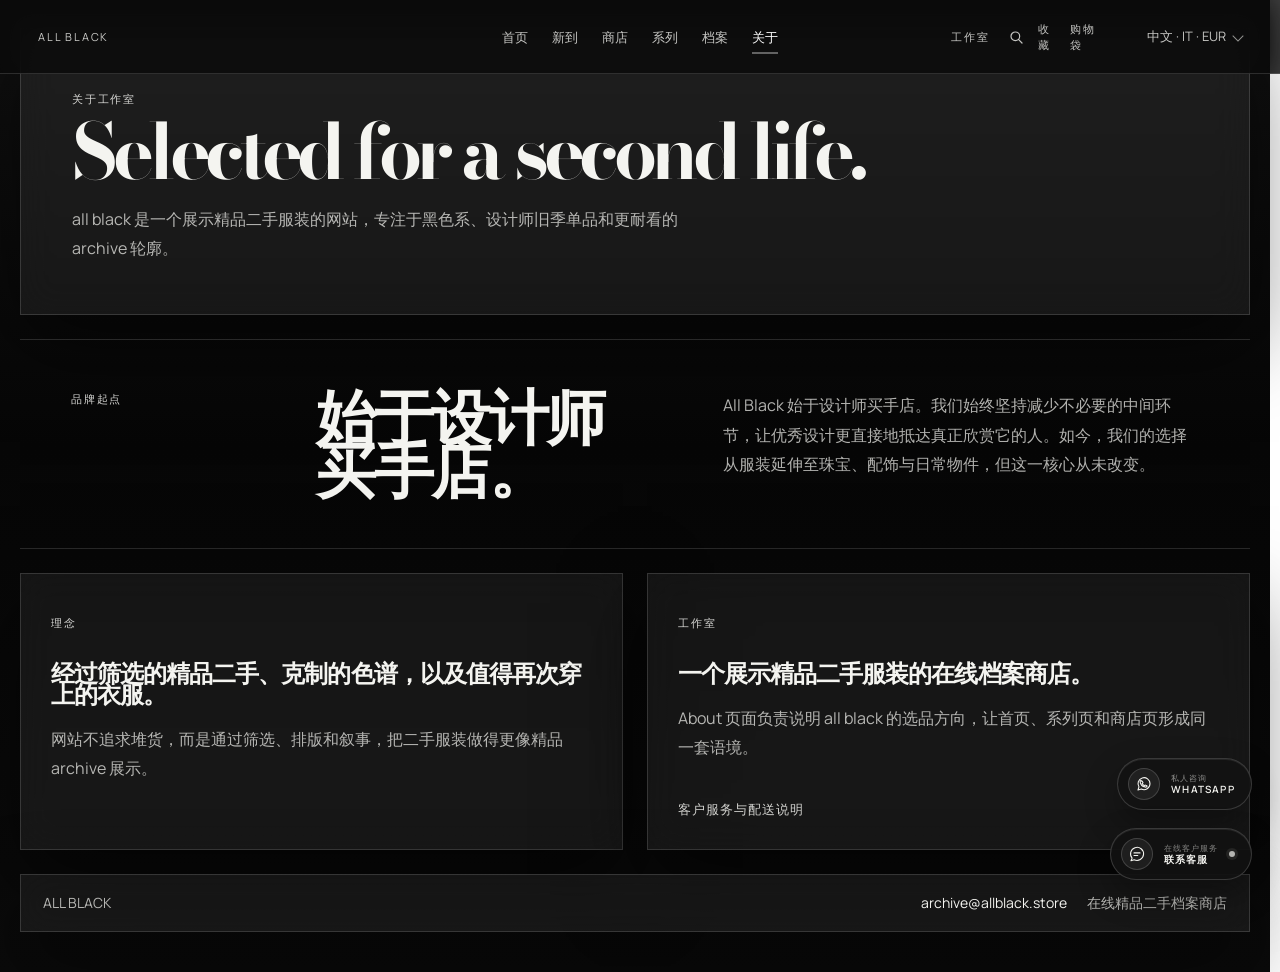
==== commit e962be9f: "Add everyday objects catalog and refine storefront interactions" ====
--- a/about.html
+++ b/about.html
@@ -7,7 +7,7 @@
   <link rel="preconnect" href="https://fonts.googleapis.com">
   <link rel="preconnect" href="https://fonts.gstatic.com" crossorigin>
   <link href="https://fonts.googleapis.com/css2?family=Bodoni+Moda:opsz,wght@6..96,500;6..96,700;6..96,800&family=Manrope:wght@300;400;500;600;700;800&display=swap" rel="stylesheet">
-  <link rel="stylesheet" href="styles.css?v=20260904-arrivals-v23">
+  <link rel="stylesheet" href="styles.css?v=20260918-preferences-v35">
 </head>
 <body data-page="about">
   <div class="page-shell">
@@ -44,6 +44,7 @@
             <a class="nav-link" href="shop.html?category=tshirt" role="menuitem">T-Shirt</a>
             <a class="nav-link" href="shop.html?category=shoes" role="menuitem">Shoes</a>
             <a class="nav-link" href="shop.html?category=jewelry" role="menuitem" data-category-nav="jewelry">Jewelry</a>
+            <a class="nav-link" href="shop.html?category=objects" role="menuitem" data-category-nav="objects">Everyday objects</a>
             <a class="nav-link" href="shop.html?delivery=ready" role="menuitem">Ready to ship</a>
           </div>
         </div>
@@ -146,9 +147,9 @@
       </div>
     </div>
   </div>
-  <script src="products.js?v=20260904-jewelry-v15"></script>
+  <script src="products.js?v=20260918-cigar-v20"></script>
   <script src="translations.js?v=20260904-jewelry-v14"></script>
-  <script src="main.js?v=20260904-arrivals-v23"></script>
-  <script src="support-chat.js?v=20260904-support-v18"></script>
+<script src="main.js?v=20260918-preferences-v40"></script>
+<script src="support-chat.js?v=20260918-variants-v21"></script>
 </body>
 </html>
--- a/styles.css
+++ b/styles.css
@@ -26,6 +26,740 @@
   scrollbar-color: rgba(255, 255, 255, 0.28) rgba(255, 255, 255, 0.04);
 }
 
+/* Checkout */
+body.is-checkout-demo-open {
+  overflow: hidden;
+}
+
+.checkout-main {
+  width: min(1460px, calc(100% - 88px));
+  margin: 0 auto;
+  padding: calc(var(--header-height) + 76px) 0 92px;
+}
+
+.checkout-intro {
+  display: grid;
+  grid-template-columns: minmax(0, 1fr) auto;
+  align-items: end;
+  gap: 48px;
+  padding: 0 0 42px;
+  border-bottom: 1px solid var(--line);
+}
+
+.checkout-intro h1 {
+  max-width: 760px;
+  margin: 12px 0 0;
+  font-family: var(--display-serif);
+  font-size: clamp(3.8rem, 7vw, 7.8rem);
+  font-weight: 500;
+  letter-spacing: -0.06em;
+  line-height: 0.86;
+}
+
+.checkout-progress {
+  display: flex;
+  align-items: center;
+  gap: 0;
+  padding-bottom: 8px;
+  color: var(--soft);
+  font-size: 10px;
+  letter-spacing: 0.16em;
+  text-transform: uppercase;
+}
+
+.checkout-progress span {
+  display: inline-flex;
+  align-items: center;
+  gap: 14px;
+}
+
+.checkout-progress span:not(:last-child)::after {
+  content: "";
+  width: 56px;
+  height: 1px;
+  margin-right: 14px;
+  background: rgba(255, 255, 255, 0.16);
+}
+
+.checkout-progress .is-complete,
+.checkout-progress .is-current {
+  color: var(--text);
+}
+
+.checkout-progress .is-current::before {
+  content: "";
+  width: 5px;
+  height: 5px;
+  border-radius: 50%;
+  background: var(--text);
+}
+
+.checkout-layout {
+  display: grid;
+  grid-template-columns: minmax(0, 1.35fr) minmax(390px, 0.65fr);
+  align-items: start;
+  gap: 0;
+  border-bottom: 1px solid var(--line);
+}
+
+.checkout-form {
+  min-width: 0;
+  padding-right: clamp(42px, 6vw, 96px);
+}
+
+.checkout-section {
+  padding: 46px 0;
+  border-bottom: 1px solid var(--line);
+}
+
+.checkout-section-head {
+  display: grid;
+  grid-template-columns: 48px minmax(0, 1fr);
+  gap: 18px;
+  margin-bottom: 30px;
+}
+
+.checkout-section-head > span {
+  padding-top: 3px;
+  color: var(--soft);
+  font-size: 10px;
+  letter-spacing: 0.14em;
+}
+
+.checkout-section-head h2 {
+  max-width: 720px;
+  margin: 8px 0 0;
+  font-family: var(--display-serif);
+  font-size: clamp(2rem, 3vw, 3.2rem);
+  font-weight: 500;
+  letter-spacing: -0.035em;
+  line-height: 1;
+}
+
+.checkout-fields {
+  display: grid;
+  gap: 22px 16px;
+  padding-left: 66px;
+}
+
+.checkout-fields-two {
+  grid-template-columns: repeat(2, minmax(0, 1fr));
+}
+
+.checkout-field {
+  display: grid;
+  gap: 9px;
+  min-width: 0;
+  color: var(--muted);
+  font-size: 11px;
+  letter-spacing: 0.08em;
+}
+
+.checkout-field-wide {
+  grid-column: 1 / -1;
+}
+
+.checkout-field em {
+  color: var(--soft);
+  font-style: normal;
+}
+
+.checkout-field input,
+.checkout-field select {
+  width: 100%;
+  height: 52px;
+  padding: 0 14px;
+  border: 1px solid rgba(255, 255, 255, 0.15);
+  border-radius: 0;
+  outline: 0;
+  background: rgba(255, 255, 255, 0.025);
+  color: var(--text);
+  font: inherit;
+  font-size: 14px;
+  letter-spacing: 0.02em;
+  transition: border-color 180ms ease, background 180ms ease;
+}
+
+.checkout-field select {
+  color-scheme: dark;
+}
+
+.checkout-field input:focus,
+.checkout-field select:focus {
+  border-color: rgba(255, 255, 255, 0.58);
+  background: rgba(255, 255, 255, 0.05);
+}
+
+.checkout-field.is-invalid input,
+.checkout-field.is-invalid select {
+  border-color: rgba(219, 154, 139, 0.72);
+}
+
+.checkout-field small {
+  min-height: 14px;
+  color: #dca598;
+  font-size: 10px;
+  letter-spacing: 0.03em;
+}
+
+.checkout-options {
+  display: grid;
+  margin-left: 66px;
+  border-top: 1px solid var(--line);
+}
+
+.checkout-option {
+  display: grid;
+  grid-template-columns: 18px minmax(0, 1fr) auto;
+  align-items: center;
+  gap: 18px;
+  min-height: 82px;
+  padding: 16px 18px;
+  border-bottom: 1px solid var(--line);
+  background: transparent;
+  cursor: pointer;
+  transition: background 180ms ease;
+}
+
+.checkout-option:hover,
+.checkout-option.is-selected {
+  background: rgba(255, 255, 255, 0.045);
+}
+
+.checkout-option input {
+  position: absolute;
+  opacity: 0;
+  pointer-events: none;
+}
+
+.checkout-option-marker {
+  width: 14px;
+  height: 14px;
+  border: 1px solid rgba(255, 255, 255, 0.44);
+  border-radius: 50%;
+  box-shadow: inset 0 0 0 3px #0b0b0b;
+}
+
+.checkout-option.is-selected .checkout-option-marker {
+  background: var(--text);
+}
+
+.checkout-option > span:nth-of-type(2) {
+  display: grid;
+  gap: 5px;
+}
+
+.checkout-option strong,
+.checkout-option b {
+  font-size: 13px;
+  font-weight: 600;
+}
+
+.checkout-option small,
+.checkout-caption {
+  color: var(--soft);
+  font-size: 11px;
+  font-weight: 400;
+}
+
+.checkout-caption {
+  margin: 14px 0 0 66px;
+  line-height: 1.6;
+}
+
+.payment-methods {
+  display: grid;
+  grid-template-columns: repeat(2, minmax(0, 1fr));
+  gap: 12px;
+  margin-left: 66px;
+}
+
+.payment-method {
+  display: grid;
+  justify-items: start;
+  gap: 7px;
+  min-height: 82px;
+  padding: 16px 18px;
+  border: 1px solid var(--line);
+  border-radius: 0;
+  background: rgba(255, 255, 255, 0.018);
+  color: var(--text);
+  cursor: pointer;
+  transition: border-color 180ms ease, background 180ms ease, transform 180ms ease;
+}
+
+.payment-method:hover,
+.payment-method.is-selected {
+  border-color: rgba(255, 255, 255, 0.48);
+  background: rgba(255, 255, 255, 0.055);
+}
+
+.payment-method:active {
+  transform: translateY(1px);
+}
+
+.payment-method span {
+  font-size: 13px;
+  font-weight: 600;
+}
+
+.payment-method small {
+  color: var(--soft);
+  font-size: 9px;
+  letter-spacing: 0.14em;
+}
+
+.checkout-security-note {
+  display: grid;
+  grid-template-columns: 20px minmax(0, 1fr);
+  gap: 14px;
+  margin: 18px 0 0 66px;
+  padding: 18px;
+  border: 1px solid rgba(255, 255, 255, 0.09);
+  color: var(--muted);
+}
+
+.checkout-security-note svg {
+  width: 18px;
+  fill: none;
+  stroke: currentColor;
+  stroke-width: 1.4;
+}
+
+.checkout-security-note p,
+.checkout-assurance p {
+  display: grid;
+  gap: 5px;
+  margin: 0;
+}
+
+.checkout-security-note strong,
+.checkout-assurance strong {
+  color: var(--text);
+  font-size: 11px;
+  font-weight: 600;
+}
+
+.checkout-security-note span,
+.checkout-assurance small {
+  color: var(--soft);
+  font-size: 10px;
+  line-height: 1.6;
+}
+
+.checkout-consent {
+  display: flex;
+  align-items: flex-start;
+  gap: 12px;
+  margin: 28px 0 0 66px;
+  color: var(--muted);
+  font-size: 11px;
+  line-height: 1.6;
+  cursor: pointer;
+}
+
+.checkout-consent input {
+  width: 14px;
+  height: 14px;
+  margin: 2px 0 0;
+  accent-color: #f4f4f0;
+}
+
+.checkout-consent.is-invalid {
+  color: #dca598;
+}
+
+.checkout-form-status {
+  min-height: 18px;
+  margin: 16px 0 8px 66px;
+  color: #dca598;
+  font-size: 11px;
+}
+
+.checkout-submit {
+  display: flex;
+  align-items: center;
+  justify-content: space-between;
+  width: calc(100% - 66px);
+  min-height: 62px;
+  margin-left: 66px;
+  padding: 0 20px;
+  border: 1px solid var(--text);
+  border-radius: 0;
+  background: var(--text);
+  color: #0a0a0a;
+  font: inherit;
+  font-size: 11px;
+  font-weight: 700;
+  letter-spacing: 0.12em;
+  text-transform: uppercase;
+  cursor: pointer;
+  transition: background 180ms ease, color 180ms ease, transform 180ms ease;
+}
+
+.checkout-submit:hover {
+  background: transparent;
+  color: var(--text);
+}
+
+.checkout-submit:active {
+  transform: translateY(1px);
+}
+
+.checkout-return {
+  display: inline-block;
+  margin: 20px 0 46px 66px;
+  color: var(--soft);
+  font-size: 10px;
+  letter-spacing: 0.12em;
+  text-decoration: none;
+  text-transform: uppercase;
+}
+
+.checkout-return:hover {
+  color: var(--text);
+}
+
+.checkout-summary {
+  position: sticky;
+  top: calc(var(--header-height) + 26px);
+  min-height: 670px;
+  padding: 38px 0 46px clamp(34px, 4vw, 66px);
+  border-left: 1px solid var(--line);
+}
+
+.checkout-summary-head {
+  display: flex;
+  align-items: center;
+  justify-content: space-between;
+  gap: 20px;
+  margin-bottom: 22px;
+}
+
+.checkout-summary-head > span {
+  color: var(--soft);
+  font-size: 9px;
+  letter-spacing: 0.14em;
+  text-transform: uppercase;
+}
+
+.checkout-item {
+  display: grid;
+  grid-template-columns: minmax(140px, 0.72fr) minmax(0, 1fr);
+  gap: 22px;
+  padding-bottom: 30px;
+  border-bottom: 1px solid var(--line);
+}
+
+.checkout-item-image {
+  position: relative;
+  min-height: 220px;
+  overflow: hidden;
+  background: #d9d9d6;
+}
+
+.checkout-item-image img {
+  display: block;
+  width: 100%;
+  height: 100%;
+  min-height: 220px;
+  object-fit: cover;
+  filter: grayscale(1) contrast(1.03);
+}
+
+.checkout-item-image > span {
+  position: absolute;
+  top: 10px;
+  left: 10px;
+  padding: 5px 7px;
+  border: 1px solid rgba(255, 255, 255, 0.3);
+  background: rgba(8, 8, 8, 0.72);
+  color: #fff;
+  font-size: 9px;
+}
+
+.checkout-item-copy {
+  display: flex;
+  flex-direction: column;
+  align-items: flex-start;
+  min-width: 0;
+  padding: 6px 0;
+}
+
+.checkout-item-copy h2 {
+  margin: 0;
+  font-family: var(--display-serif);
+  font-size: clamp(1.8rem, 2.8vw, 3rem);
+  font-weight: 500;
+  letter-spacing: -0.04em;
+  line-height: 0.98;
+}
+
+.checkout-item-copy p {
+  margin: 14px 0 0;
+  color: var(--soft);
+  font-size: 10px;
+  letter-spacing: 0.08em;
+  text-transform: uppercase;
+}
+
+.checkout-item-copy strong {
+  margin-top: 12px;
+  font-size: 13px;
+}
+
+.checkout-item-copy a {
+  margin-top: auto;
+  color: var(--muted);
+  font-size: 10px;
+  text-underline-offset: 4px;
+}
+
+.checkout-totals {
+  display: grid;
+  gap: 0;
+  margin: 20px 0 0;
+}
+
+.checkout-totals div {
+  display: flex;
+  justify-content: space-between;
+  gap: 20px;
+  padding: 11px 0;
+  color: var(--muted);
+  font-size: 11px;
+}
+
+.checkout-totals dt,
+.checkout-totals dd {
+  margin: 0;
+}
+
+.checkout-totals dd {
+  text-align: right;
+}
+
+.checkout-totals .checkout-total {
+  margin-top: 10px;
+  padding-top: 18px;
+  border-top: 1px solid var(--line);
+  color: var(--text);
+  font-size: 14px;
+  font-weight: 700;
+}
+
+.checkout-assurance {
+  display: grid;
+  grid-template-columns: 8px minmax(0, 1fr);
+  gap: 12px;
+  margin-top: 28px;
+  padding: 18px;
+  border: 1px solid var(--line);
+}
+
+.checkout-assurance > span {
+  width: 6px;
+  height: 6px;
+  margin-top: 4px;
+  border-radius: 50%;
+  background: var(--text);
+  animation: checkout-status-pulse 2.4s ease-in-out infinite;
+}
+
+.checkout-preview-note {
+  margin: 16px 0 0;
+  color: var(--soft);
+  font-size: 9px;
+  letter-spacing: 0.12em;
+  text-transform: uppercase;
+}
+
+.checkout-demo {
+  position: fixed;
+  inset: 0;
+  z-index: 100;
+}
+
+.checkout-demo-backdrop {
+  position: absolute;
+  inset: 0;
+  width: 100%;
+  height: 100%;
+  border: 0;
+  background: rgba(3, 3, 3, 0.78);
+  backdrop-filter: blur(12px);
+}
+
+.checkout-demo-panel {
+  position: absolute;
+  top: 50%;
+  left: 50%;
+  width: min(520px, calc(100% - 32px));
+  padding: 34px;
+  border: 1px solid rgba(255, 255, 255, 0.18);
+  background: #121212;
+  box-shadow: var(--shadow), inset 0 1px rgba(255, 255, 255, 0.04);
+  transform: translate(-50%, -46%);
+  opacity: 0;
+  animation: checkout-dialog-in 420ms cubic-bezier(0.16, 1, 0.3, 1) forwards;
+}
+
+.checkout-demo-panel h2 {
+  margin: 16px 0 18px;
+  font-family: var(--display-serif);
+  font-size: clamp(2.5rem, 5vw, 4.4rem);
+  font-weight: 500;
+  letter-spacing: -0.05em;
+  line-height: 0.92;
+}
+
+.checkout-demo-panel > p:not(.section-kicker) {
+  color: var(--muted);
+  font-size: 13px;
+  line-height: 1.75;
+}
+
+.checkout-demo-line {
+  display: flex;
+  justify-content: space-between;
+  gap: 18px;
+  margin: 26px 0;
+  padding: 16px 0;
+  border-top: 1px solid var(--line);
+  border-bottom: 1px solid var(--line);
+  font-size: 11px;
+}
+
+.checkout-demo-line span {
+  color: var(--soft);
+}
+
+@keyframes checkout-status-pulse {
+  0%, 100% { opacity: 0.35; transform: scale(0.82); }
+  50% { opacity: 1; transform: scale(1); }
+}
+
+@keyframes checkout-dialog-in {
+  to { opacity: 1; transform: translate(-50%, -50%); }
+}
+
+@media (max-width: 980px) {
+  .checkout-main {
+    width: min(100% - 40px, 760px);
+  }
+
+  .checkout-intro,
+  .checkout-layout {
+    grid-template-columns: 1fr;
+  }
+
+  .checkout-progress {
+    justify-self: start;
+  }
+
+  .checkout-form {
+    padding-right: 0;
+  }
+
+  .checkout-summary {
+    position: static;
+    grid-row: 1;
+    min-height: 0;
+    padding: 34px 0;
+    border-bottom: 1px solid var(--line);
+    border-left: 0;
+  }
+}
+
+@media (max-width: 620px) {
+  .checkout-main {
+    width: calc(100% - 28px);
+    padding-top: calc(var(--header-height) + 46px);
+  }
+
+  .checkout-intro {
+    gap: 28px;
+    padding-bottom: 28px;
+  }
+
+  .checkout-intro h1 {
+    font-size: clamp(3.2rem, 18vw, 5.2rem);
+  }
+
+  .checkout-progress span:not(:last-child)::after {
+    width: 22px;
+    margin-right: 9px;
+  }
+
+  .checkout-progress span {
+    gap: 9px;
+  }
+
+  .checkout-section {
+    padding: 34px 0;
+  }
+
+  .checkout-section-head {
+    grid-template-columns: 30px minmax(0, 1fr);
+    gap: 8px;
+  }
+
+  .checkout-fields,
+  .checkout-options,
+  .payment-methods,
+  .checkout-security-note,
+  .checkout-caption,
+  .checkout-consent,
+  .checkout-form-status,
+  .checkout-submit,
+  .checkout-return {
+    margin-left: 0;
+    padding-left: 0;
+  }
+
+  .checkout-fields-two,
+  .payment-methods {
+    grid-template-columns: 1fr;
+  }
+
+  .checkout-submit {
+    width: 100%;
+    padding: 0 18px;
+  }
+
+  .checkout-security-note,
+  .checkout-option,
+  .payment-method {
+    padding: 16px;
+  }
+
+  .checkout-item {
+    grid-template-columns: 118px minmax(0, 1fr);
+    gap: 16px;
+  }
+
+  .checkout-item-image,
+  .checkout-item-image img {
+    min-height: 172px;
+  }
+
+  .checkout-demo-panel {
+    padding: 24px;
+  }
+}
+
+@media (prefers-reduced-motion: reduce) {
+  .checkout-assurance > span,
+  .checkout-demo-panel {
+    animation: none;
+  }
+
+  .checkout-demo-panel {
+    opacity: 1;
+    transform: translate(-50%, -50%);
+  }
+}
+
 body {
   margin: 0;
   min-height: 100vh;
@@ -391,22 +1125,21 @@
   transition: transform 180ms ease, opacity 180ms ease;
 }
 
-.language-picker.is-open .language-trigger span::after,
-.language-picker:hover .language-trigger span::after {
+.language-picker.is-open .language-trigger span::after {
   transform: translateY(1px) rotate(225deg);
   opacity: 1;
 }
 
 .language-menu {
+  visibility: hidden;
   left: auto;
   right: 0;
   min-width: 172px;
   transform: translate(0, 8px);
 }
 
-.language-picker:hover .language-menu,
-.language-picker:focus-within .language-menu,
 .language-picker.is-open .language-menu {
+  visibility: visible;
   opacity: 1;
   pointer-events: auto;
   transform: translate(0, 0);
@@ -630,11 +1363,186 @@
   bottom: -3px;
 }
 
-.nav-dropdown:hover .nav-menu,
-.nav-dropdown:focus-within .nav-menu {
+.nav-dropdown:not(.language-picker):hover .nav-menu,
+.nav-dropdown:not(.language-picker):focus-within .nav-menu {
   opacity: 1;
   pointer-events: auto;
   transform: translate(-50%, 0);
+}
+
+.preferences-picker .language-trigger {
+  min-width: 126px;
+  justify-content: flex-end;
+  white-space: nowrap;
+}
+
+.preferences-picker .preferences-menu {
+  right: 0;
+  left: auto;
+  width: min(440px, calc(100vw - 32px));
+  max-height: calc(100dvh - var(--header-height) - 20px);
+  gap: 0;
+  padding: 0;
+  overflow-x: hidden;
+  overflow-y: auto;
+  transform: translate(0, 10px);
+  border-color: rgba(255, 255, 255, 0.16);
+  background: linear-gradient(135deg, rgba(24, 24, 24, 0.995), rgba(10, 10, 10, 0.985));
+  -webkit-backdrop-filter: blur(42px) saturate(54%) brightness(46%);
+  backdrop-filter: blur(42px) saturate(54%) brightness(46%);
+  box-shadow: 0 28px 68px rgba(0, 0, 0, 0.5), inset 0 1px 0 rgba(255, 255, 255, 0.08);
+  transition: transform 220ms cubic-bezier(0.16, 1, 0.3, 1);
+}
+
+.preferences-picker.is-open .preferences-menu {
+  transform: translate(0, 0);
+}
+
+.preferences-head,
+.preferences-group,
+.preferences-note {
+  padding-right: 20px;
+  padding-left: 20px;
+}
+
+.preferences-head {
+  display: flex;
+  align-items: flex-end;
+  justify-content: space-between;
+  gap: 24px;
+  padding-top: 18px;
+  padding-bottom: 16px;
+  border-bottom: 1px solid rgba(255, 255, 255, 0.1);
+}
+
+.preferences-head span,
+.preferences-label,
+.preferences-note {
+  color: rgba(244, 244, 240, 0.48);
+  font-size: 9px;
+  letter-spacing: 0.14em;
+  line-height: 1.4;
+  text-transform: uppercase;
+}
+
+.preferences-head strong {
+  max-width: 220px;
+  color: rgba(244, 244, 240, 0.94);
+  font-size: 12px;
+  font-weight: 500;
+  line-height: 1.3;
+  text-align: right;
+}
+
+.preferences-group {
+  display: grid;
+  grid-template-columns: 88px minmax(0, 1fr);
+  gap: 14px;
+  padding-top: 16px;
+  padding-bottom: 16px;
+  border-bottom: 1px solid rgba(255, 255, 255, 0.08);
+}
+
+.preferences-label {
+  padding-top: 7px;
+}
+
+.preferences-options {
+  display: grid;
+  grid-template-columns: repeat(2, minmax(0, 1fr));
+  gap: 5px;
+}
+
+.preferences-currencies {
+  grid-template-columns: repeat(3, minmax(0, 1fr));
+}
+
+.preference-option,
+.preferences-menu .language-option {
+  min-height: 34px;
+  padding: 7px 9px;
+  border: 1px solid rgba(255, 255, 255, 0.09);
+  background: rgba(255, 255, 255, 0.025);
+  color: rgba(244, 244, 240, 0.66);
+  font: inherit;
+  font-size: 10px;
+  letter-spacing: 0.04em;
+  line-height: 1.2;
+  text-align: left;
+  text-transform: none;
+  cursor: pointer;
+  transition: color 180ms ease, border-color 180ms ease, background-color 180ms ease, transform 180ms ease;
+}
+
+.preference-option:hover,
+.preference-option:focus-visible,
+.preference-option.is-active,
+.preferences-menu .language-option:hover,
+.preferences-menu .language-option:focus-visible,
+.preferences-menu .language-option.is-active {
+  border-color: rgba(255, 255, 255, 0.28);
+  background: rgba(255, 255, 255, 0.09);
+  color: #fff;
+  outline: none;
+}
+
+.preference-option:active,
+.preferences-menu .language-option:active {
+  transform: translateY(1px);
+}
+
+.currency-option {
+  position: relative;
+  display: grid;
+  place-items: center;
+  gap: 2px;
+  min-height: 54px;
+  padding-right: 4px;
+  padding-left: 4px;
+  text-align: center;
+}
+
+.currency-option span {
+  color: rgba(244, 244, 240, 0.42);
+  font-family: "Bodoni Moda", serif;
+  font-size: 15px;
+  line-height: 1;
+}
+
+.currency-option.is-active span {
+  color: #fff;
+}
+
+.currency-option b {
+  font-size: 9px;
+  font-weight: 500;
+  letter-spacing: 0.08em;
+}
+
+.currency-option small {
+  min-height: 9px;
+  color: rgba(244, 244, 240, 0.42);
+  font-size: 7px;
+  letter-spacing: 0.04em;
+  line-height: 1.1;
+}
+
+.currency-option.is-regional-default::after {
+  content: "";
+  position: absolute;
+  top: 7px;
+  right: 7px;
+  width: 4px;
+  height: 4px;
+  border-radius: 50%;
+  background: rgba(244, 244, 240, 0.72);
+}
+
+.preferences-note {
+  margin: 0;
+  padding-top: 13px;
+  padding-bottom: 14px;
+  text-transform: none;
 }
 
 .hero {
@@ -759,7 +1667,7 @@
   transition: transform 180ms ease, background 180ms ease, border-color 180ms ease, color 180ms ease;
 }
 
-.button:hover {
+.button:not(.product-buy-button):hover {
   transform: translateY(-2px);
   border-color: rgba(255, 255, 255, 0.34);
   color: #fff;
@@ -1190,18 +2098,8 @@
   overflow: hidden;
   margin: 0;
   aspect-ratio: 4 / 5;
-  border: 1px solid rgba(255, 255, 255, 0.11);
-  background: #d8d8d5;
-}
-
-.arrival-card-media::after {
-  content: "";
-  position: absolute;
-  inset: 0;
-  border: 1px solid transparent;
-  box-shadow: inset 0 0 0 1px rgba(0, 0, 0, 0.14);
-  pointer-events: none;
-  transition: border-color 220ms ease;
+  border: 0;
+  background: transparent;
 }
 
 .arrival-card img {
@@ -1265,11 +2163,6 @@
 .arrival-card:focus-visible img {
   filter: grayscale(0.35) contrast(1.02) brightness(0.98);
   transform: scale(1.035);
-}
-
-.arrival-card:hover .arrival-card-media::after,
-.arrival-card:focus-visible .arrival-card-media::after {
-  border-color: rgba(255, 255, 255, 0.34);
 }
 
 .arrival-card:focus-visible {
@@ -2129,6 +3022,132 @@
   margin-top: 30px;
 }
 
+.product-purchase-action {
+  margin-top: 26px;
+  padding-top: 26px;
+  border-top: 1px solid var(--line);
+}
+
+.product-buy-button {
+  position: relative;
+  isolation: isolate;
+  display: flex;
+  justify-content: space-between;
+  gap: 20px;
+  width: 100%;
+  min-height: 68px;
+  padding: 10px 12px 10px 24px;
+  border-color: var(--text);
+  border-radius: 4px;
+  background: var(--text);
+  color: #0a0a0a;
+  font-size: 13px;
+  font-weight: 700;
+  line-height: 1.5;
+  letter-spacing: 0.1em;
+  text-transform: uppercase;
+  overflow-wrap: anywhere;
+  touch-action: manipulation;
+  -webkit-tap-highlight-color: transparent;
+  transform: none;
+}
+
+.product-buy-button::before {
+  content: "";
+  position: absolute;
+  z-index: -1;
+  inset: 0;
+  border-radius: inherit;
+  background: #151515;
+  opacity: 0;
+  pointer-events: none;
+  transition: opacity 240ms ease;
+}
+
+.product-buy-button::after {
+  content: "↗";
+  display: grid;
+  place-items: center;
+  flex: 0 0 42px;
+  width: 42px;
+  height: 42px;
+  border: 1px solid currentColor;
+  border-radius: 2px;
+  background: #151515;
+  color: var(--text);
+  font-size: 22px;
+  font-weight: 400;
+  line-height: 1;
+  letter-spacing: 0;
+  transition: transform 240ms ease, background-color 240ms ease, color 240ms ease;
+}
+
+.product-buy-button:focus-visible {
+  outline: 2px solid var(--text);
+  outline-offset: 5px;
+  color: var(--text);
+}
+
+.product-buy-button:focus-visible::before {
+  opacity: 1;
+}
+
+.product-buy-button:focus-visible::after {
+  background: var(--text);
+  color: #151515;
+}
+
+@media (hover: hover) and (pointer: fine) {
+  .product-buy-button:hover {
+    border-color: var(--text);
+    color: var(--text);
+    transform: translateY(-2px);
+  }
+
+  .product-buy-button:hover::before {
+    opacity: 1;
+  }
+
+  .product-buy-button:hover::after {
+    background: var(--text);
+    color: #151515;
+    transform: translate(2px, -2px);
+  }
+}
+
+.product-buy-button:active {
+  color: var(--text);
+  transform: translateY(1px) scale(0.99);
+}
+
+.product-buy-button:active::before {
+  opacity: 1;
+}
+
+.product-buy-button:active::after {
+  transform: none;
+}
+
+.product-buy-button[data-purchase-state="reserved"],
+.product-buy-button[data-purchase-state="notify"] {
+  background: rgba(244, 244, 240, 0.84);
+}
+
+.product-buy-button[data-purchase-state="sold"] {
+  border-color: rgba(244, 244, 240, 0.28);
+  background: rgba(244, 244, 240, 0.1);
+  color: rgba(244, 244, 240, 0.72);
+}
+
+@media (prefers-reduced-motion: reduce) {
+  .button.product-buy-button,
+  .product-buy-button::before,
+  .product-buy-button::after {
+    transition: none;
+    transform: none;
+  }
+}
+
 .product-feedback {
   min-height: 24px;
   margin: 18px 0 0;
@@ -2190,6 +3209,81 @@
 .specification-list dd {
   color: var(--text);
   text-align: right;
+}
+
+.specification-list > [hidden] {
+  display: none;
+}
+
+.product-copy[data-product-category="objects"] h1 {
+  font-size: clamp(2.2rem, 3.5vw, 3.5rem);
+  line-height: 1.12;
+  overflow-wrap: anywhere;
+  text-wrap: balance;
+}
+
+.has-variant-gallery .product-gallery {
+  min-width: 0;
+  min-height: 0;
+  align-self: start;
+}
+
+.has-variant-gallery .product-gallery-stage {
+  height: clamp(420px, 46vw, 620px);
+}
+
+.has-variant-gallery .gallery-image-shell {
+  height: calc(100% - 72px);
+  margin-top: 20px;
+}
+
+.has-variant-gallery .product-gallery-thumbs {
+  display: flex;
+  overflow-x: auto;
+  padding: 4px 0 10px;
+  scroll-snap-type: x proximity;
+  scrollbar-width: thin;
+}
+
+.has-variant-gallery .gallery-thumb {
+  flex: 0 0 76px;
+  scroll-snap-align: start;
+}
+
+.has-variant-gallery .gallery-thumb img {
+  height: 90px;
+  object-fit: contain;
+  filter: none;
+}
+
+@media (max-width: 700px) {
+  .has-variant-gallery .product-gallery {
+    padding: 8px;
+    gap: 8px;
+  }
+
+  .has-variant-gallery .product-gallery-stage {
+    height: clamp(280px, 95vw, 390px);
+  }
+
+  .has-variant-gallery .gallery-thumb {
+    flex-basis: 60px;
+  }
+
+  .has-variant-gallery .gallery-thumb img {
+    height: 72px;
+  }
+}
+
+[data-product-category="objects"] .specification-list {
+  grid-template-columns: 1fr;
+}
+
+[data-product-category="objects"] .specification-list > div {
+  grid-template-columns: minmax(0, 0.7fr) minmax(0, 1.3fr);
+  padding: 14px 0;
+  border-left: 0;
+  overflow-wrap: anywhere;
 }
 
 .service-entry-link {
@@ -3440,6 +4534,133 @@
   cursor: pointer;
 }
 
+/* Shared interaction language: dark at rest, high-contrast on intent. */
+.button-primary {
+  border-color: rgba(255, 255, 255, 0.2);
+  background: rgba(255, 255, 255, 0.04);
+  color: var(--text);
+}
+
+:is(
+  .button:not(.product-buy-button),
+  .arrivals-controls button,
+  .arrivals-controls a,
+  .search-tag,
+  .preference-option,
+  .filter-chip,
+  .gallery-nav,
+  .checkout-option,
+  .payment-method,
+  .checkout-submit,
+  .whatsapp-contact,
+  .site-chat-trigger,
+  .site-chat-close,
+  .site-chat-composer button[type="submit"],
+  .support-desk-status,
+  .support-desk-reply button,
+  .support-conversation-item
+) {
+  transition-property: background-color, border-color, color, transform, opacity;
+  transition-duration: 200ms;
+  transition-timing-function: cubic-bezier(0.16, 1, 0.3, 1);
+}
+
+@media (hover: hover) {
+  :is(
+    .button:not(.product-buy-button),
+    .arrivals-controls button,
+    .arrivals-controls a,
+    .search-tag,
+    .preference-option,
+    .filter-chip,
+    .gallery-nav,
+    .checkout-option,
+    .payment-method,
+    .whatsapp-contact,
+    .site-chat-trigger,
+    .site-chat-close,
+    .support-desk-status,
+    .support-conversation-item
+  ):hover {
+    border-color: #f4f4f0;
+    background: #f4f4f0;
+    color: #0a0a0a;
+  }
+}
+
+:is(
+  .button:not(.product-buy-button),
+  .arrivals-controls button,
+  .arrivals-controls a,
+  .search-tag,
+  .preference-option,
+  .filter-chip,
+  .gallery-nav,
+  .checkout-option,
+  .payment-method,
+  .whatsapp-contact,
+  .site-chat-trigger,
+  .site-chat-close,
+  .support-desk-status,
+  .support-conversation-item
+):focus-visible {
+  border-color: #f4f4f0;
+  background: #f4f4f0;
+  color: #0a0a0a;
+  outline: 1px solid rgba(244, 244, 240, 0.72);
+  outline-offset: 3px;
+}
+
+:is(
+  .checkout-option,
+  .payment-method,
+  .preference-option,
+  .whatsapp-contact,
+  .site-chat-trigger,
+  .support-conversation-item
+):is(:hover, :focus-visible) :is(small, strong, b, span) {
+  color: inherit;
+}
+
+:is(.arrivals-controls button:hover, .arrivals-controls button:focus-visible)::before {
+  background: #0a0a0a;
+  box-shadow: 0 0 0 3px rgba(10, 10, 10, 0.1);
+}
+
+:is(.whatsapp-contact, .site-chat-trigger):is(:hover, :focus-visible) :is(.whatsapp-contact-icon, .site-chat-trigger-icon) {
+  border-color: rgba(10, 10, 10, 0.24);
+}
+
+.checkout-submit:hover,
+.checkout-submit:focus-visible,
+.site-chat-composer button[type="submit"]:hover,
+.site-chat-composer button[type="submit"]:focus-visible,
+.support-desk-reply button:hover,
+.support-desk-reply button:focus-visible {
+  border-color: #fff;
+  background: #fff;
+  color: #0a0a0a;
+  transform: translateY(-2px);
+}
+
+:is(
+  .button:not(.product-buy-button),
+  .arrivals-controls button,
+  .arrivals-controls a,
+  .search-tag,
+  .preference-option,
+  .filter-chip,
+  .checkout-option,
+  .payment-method,
+  .whatsapp-contact,
+  .site-chat-trigger,
+  .site-chat-close,
+  .support-desk-status,
+  .support-conversation-item
+):active {
+  transform: translateY(1px);
+}
+
 @media (max-width: 720px) {
   .site-chat {
     display: none;
@@ -3718,6 +4939,42 @@
     padding-left: 0;
   }
 
+  .preferences-picker {
+    width: 100%;
+  }
+
+  .preferences-picker .language-trigger {
+    min-width: 0;
+    justify-content: flex-start;
+  }
+
+  .preferences-picker .preferences-menu {
+    width: 100%;
+    max-height: 0;
+    transform: translateY(-4px);
+  }
+
+  .preferences-picker.is-open .preferences-menu {
+    max-height: min(590px, calc(100dvh - 210px));
+    overflow-y: auto;
+    transform: translateY(0);
+  }
+
+  .preferences-head,
+  .preferences-group,
+  .preferences-note {
+    padding-right: 0;
+    padding-left: 0;
+  }
+
+  .preferences-head {
+    padding-top: 8px;
+  }
+
+  .preferences-group {
+    grid-template-columns: 78px minmax(0, 1fr);
+  }
+
   .hero-grid {
     gap: 22px;
     min-height: auto;
